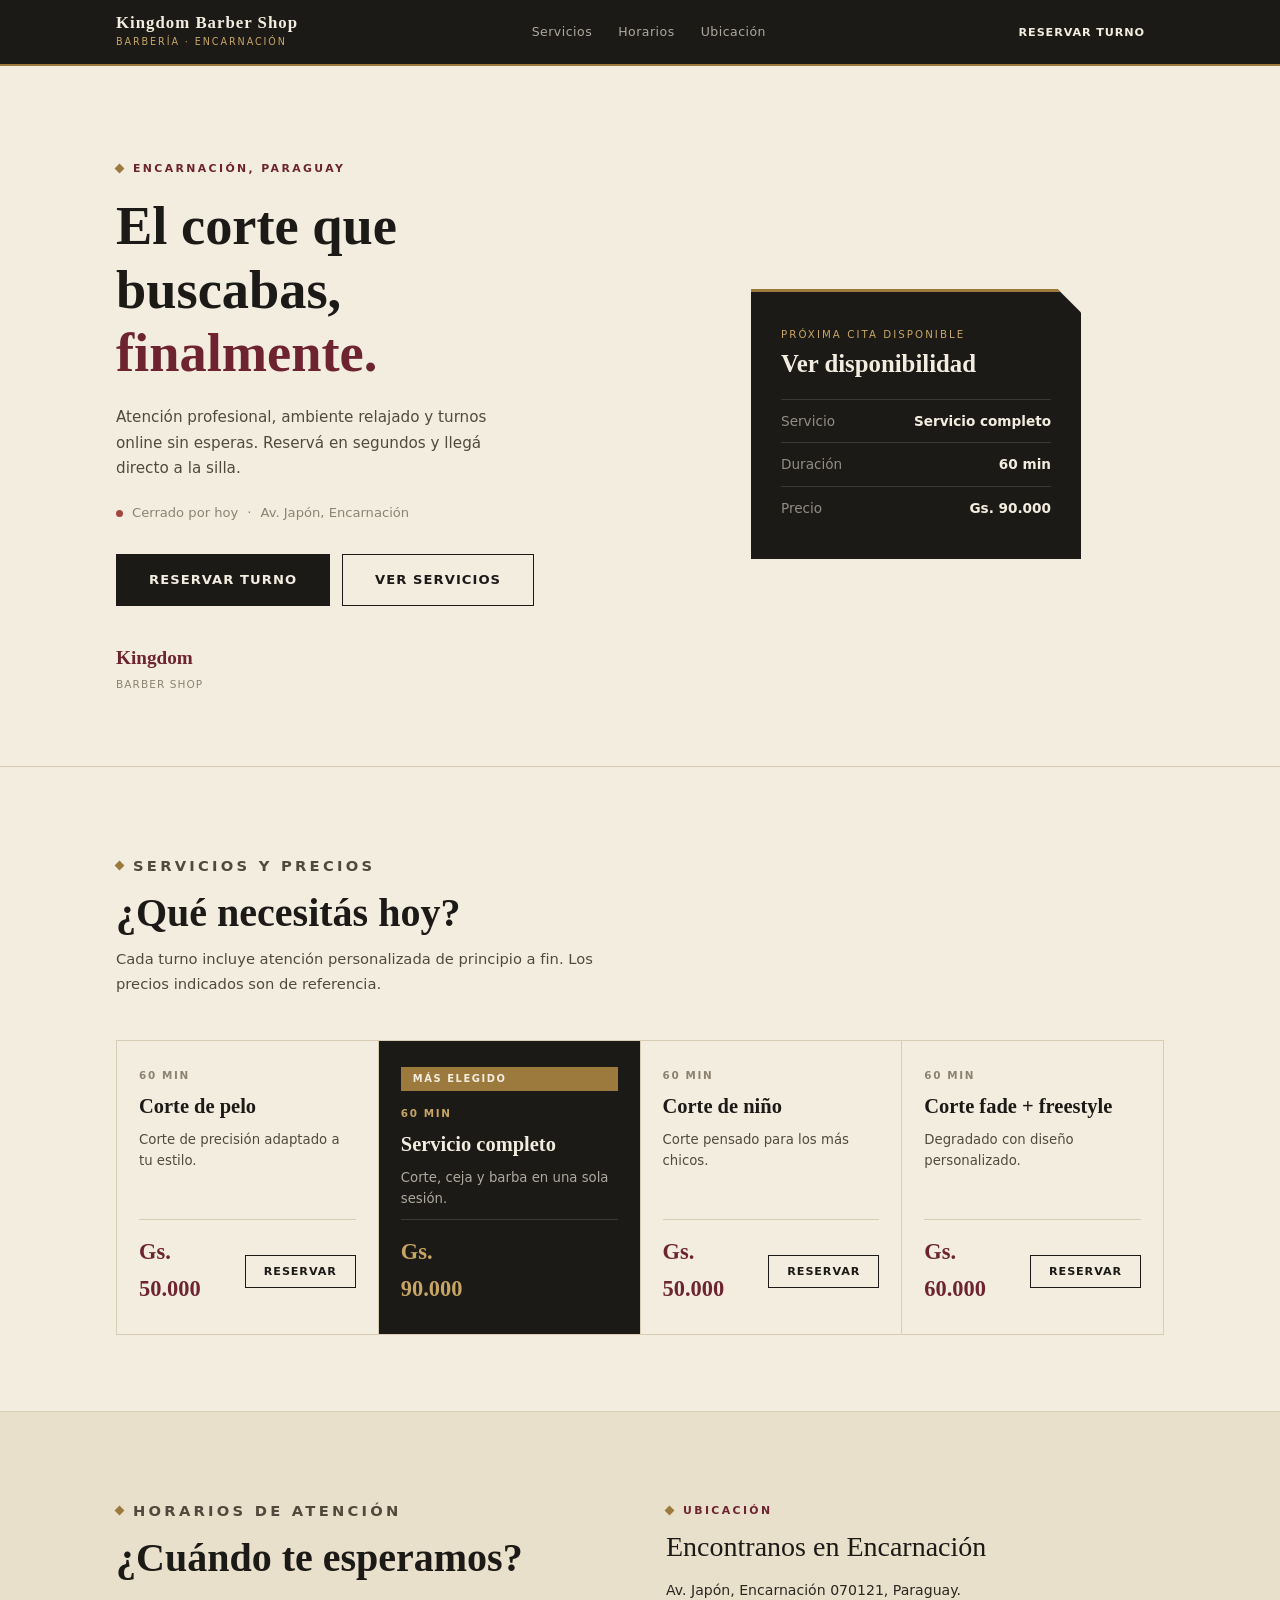
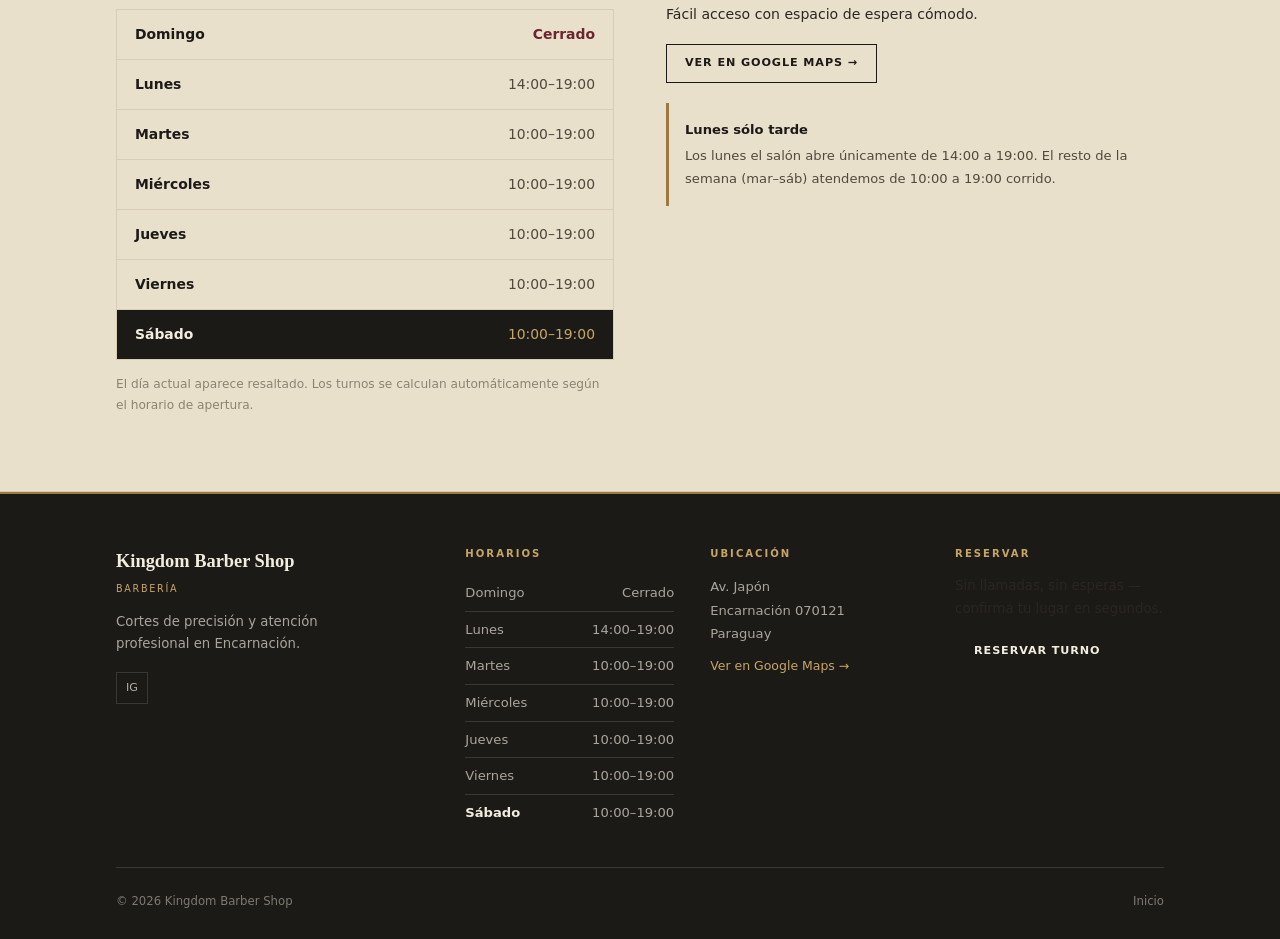
==== public_html/index.html @ c20a71b2 "primer commit" ====
<!DOCTYPE html>
  <html lang="es">
  <head>
  <meta charset="UTF-8">
  <meta name="viewport" content="width=device-width, initial-scale=1, viewport-fit=cover">
  <meta name="theme-color" content="#faf9f6">
  <meta name="description" content="Kingdom Barber Shop — Reservá tu turno online en Encarnación, Paraguay. Cortes,
  servicio completo y fade freestyle.">
  <title>Kingdom Barber Shop — Barbería</title>
  <link rel="stylesheet" href="styles.css">
  </head>
  <body>

  <!-- ─── HEADER ─── -->
  <header class="hdr">
    <div class="wrap hdr-inner">
      <div class="brand">
        <span class="brand-name">Kingdom Barber Shop</span>
        <span class="brand-sub">Barbería · Encarnación</span>
      </div>
      <nav id="nav">
        <a href="#servicios">Servicios</a>
        <a href="#horarios">Horarios</a>
        <a href="#ubicacion">Ubicación</a>
      </nav>
      <div class="hdr-actions">
        <button class="btn btn-dark btn-sm" onclick="openModal()">Reservar Turno</button>
        <button class="nav-toggle" id="navToggle" onclick="toggleNav()" aria-label="Menú">
          <span></span><span></span><span></span>
        </button>
      </div>
    </div>
  </header>

  <main>

    <!-- ─── HERO ─── -->
    <section class="hero" id="inicio">
      <div class="wrap hero-inner">
        <div>
          <p class="hero-eyebrow">Encarnación, Paraguay</p>
          <h1>El corte que<br>buscabas, <em>finalmente.</em></h1>
          <p class="hero-sub">Atención profesional, ambiente relajado y turnos online sin esperas. Reservá en segundos y
  llegá directo a la silla.</p>
          <div class="status-row">
            <span class="status-dot" id="statusDot"></span>
            <span id="statusTxt"></span>
            <span>·</span>
            <a href="https://www.google.com/maps/search/?api=1&query=J4WM%2B8R+Encarnaci%C3%B3n" target="_blank"
  rel="noopener" style="color:var(--ink3)">Av. Japón, Encarnación</a>
          </div>
          <div class="hero-cta">
            <button class="btn btn-dark btn-lg" onclick="openModal()">Reservar Turno</button>
            <a href="#servicios" class="btn btn-outline btn-lg">Ver Servicios</a>
          </div>
          <div class="hero-stats">
            <div class="h-stat"><strong>Kingdom</strong><span>Barber Shop</span></div>
          </div>
        </div>
        <div class="hero-visual">
          <div class="hv-card">
            <p class="hv-label">Próxima cita disponible</p>
            <div class="hv-title" id="hvTitle">—</div>
            <div class="hv-row"><span>Servicio</span><strong>Servicio completo</strong></div>
            <div class="hv-row"><span>Duración</span><strong>60 min</strong></div>
            <div class="hv-row"><span>Precio</span><strong>Gs. 90.000</strong></div>
          </div>
        </div>
      </div>
    </section>

    <!-- ─── SERVICIOS ─── -->
    <section class="sec" id="servicios">
      <div class="wrap">
        <div class="sec-head reveal">
          <p class="eyebrow">Servicios y Precios</p>
          <h2>¿Qué necesitás hoy?</h2>
          <p>Cada turno incluye atención personalizada de principio a fin. Los precios indicados son de referencia.</p>
        </div>
        <div class="svc-grid reveal" id="svcGrid"></div>
      </div>
    </section>

    <!-- ─── HORARIOS + UBICACIÓN ─── -->
    <section class="sec sec-alt" id="horarios">
      <div class="wrap">
        <div class="sch-wrap">
          <div class="reveal">
            <div class="sec-head" style="margin-bottom:28px">
              <p class="eyebrow">Horarios de Atención</p>
              <h2>¿Cuándo te esperamos?</h2>
            </div>
            <div class="sch-table" id="schTable"></div>
            <p class="sch-note">El día actual aparece resaltado. Los turnos se calculan automáticamente según el horario
  de apertura.</p>
          </div>
          <div class="reveal" style="padding-top:8px" id="ubicacion">
            <p class="eyebrow">Ubicación</p>
            <h2 style="font-family:var(--serif);font-size:1.75rem;font-weight:400;line-height:1.1;margin-bottom:16px">
              Encontranos en Encarnación
            </h2>
            <p style="font-size:.88rem;color:var(--ink2);line-height:1.7;margin-bottom:18px">
              Av. Japón, Encarnación 070121, Paraguay.<br>Fácil acceso con espacio de espera cómodo.
            </p>
            <a class="btn btn-outline btn-sm"
  href="https://www.google.com/maps/search/?api=1&query=J4WM%2B8R+Encarnaci%C3%B3n" target="_blank" rel="noopener">
              Ver en Google Maps →
            </a>
            <div class="info-box">
              <strong>Lunes sólo tarde</strong>
              Los lunes el salón abre únicamente de 14:00 a 19:00. El resto de la semana (mar–sáb) atendemos de 10:00 a
  19:00 corrido.
            </div>
          </div>
        </div>
      </div>
    </section>

  </main>

  <!-- ─── FOOTER ─── -->
  <footer class="ftr">
    <div class="wrap">
      <div class="ftr-grid">
        <div>
          <span class="ftr-brand-name">Kingdom Barber Shop</span>
          <span class="ftr-brand-sub">Barbería</span>
          <p class="ftr-desc">Cortes de precisión y atención profesional en Encarnación.</p>
          <div class="social-links">
            <a href="https://www.instagram.com/kingdom_barber/" aria-label="Instagram">IG</a>
          </div>
        </div>
        <div>
          <h4>Horarios</h4>
          <ul class="ftr-list" id="ftrHours"></ul>
        </div>
        <div>
          <h4>Ubicación</h4>
          <address class="ftr-address">Av. Japón<br>Encarnación 070121<br>Paraguay</address>
          <a class="ftr-link" href="https://www.google.com/maps/search/?api=1&query=J4WM%2B8R+Encarnaci%C3%B3n"
  target="_blank" rel="noopener">Ver en Google Maps →</a>
        </div>
        <div>
          <h4>Reservar</h4>
          <p style="font-size:.83rem;color:var(--ink2);line-height:1.7;margin-bottom:14px">Sin llamadas, sin esperas —
  confirmá tu lugar en segundos.</p>
          <button class="btn btn-dark btn-sm" onclick="openModal()">Reservar Turno</button>
        </div>
      </div>
      <div class="ftr-bottom">
        <p>© <span id="yr"></span> Kingdom Barber Shop</p>
        <div class="ftr-bottom-links">
          <a href="#inicio">Inicio</a>
        </div>
      </div>
    </div>
  </footer>

  <!-- ─── MODAL DE RESERVA ─── -->
  <div class="overlay" id="overlay" onclick="overlayClick(event)">
    <div class="modal" id="modal">
      <div class="modal-hdr">
        <div>
          <p class="modal-eyebrow">Reserva online</p>
          <h3 id="modalTitle">Reservá Tu Turno</h3>
        </div>
        <button class="modal-close" onclick="closeModal()" aria-label="Cerrar">✕</button>
      </div>
      <div class="stepper" id="stepper"></div>
      <div id="modalBody"></div>
      <div class="modal-ftr" id="modalFtr">
        <button class="btn btn-ghost btn-back" id="btnBack" onclick="stepBack()">Atrás</button>
        <button class="btn btn-dark" id="btnNext" onclick="stepNext()">Continuar</button>
      </div>
    </div>
  </div>

  <script src="config.js"></script>
  <script>
  /* ─── INIT ─── */
  async function initSite() {
    document.getElementById('yr').textContent = new Date().getFullYear();

    try {
      await Promise.all([loadServices(), syncRemoteTurnos()]);
    } catch (error) {
      console.warn('No se pudo inicializar el sitio con datos remotos:', error);
    }

    renderServices();
    renderHorarios();
    renderStatus();
    renderHero();
  }

  function renderStatus() {
    const st = estadoSalon();
    document.getElementById('statusDot').className = 'status-dot ' + (st.open ? 'dot-open' : 'dot-closed');
    document.getElementById('statusTxt').textContent = st.txt;
  }

  async function renderHero() {
    const horas = await horasDisponibles(hoyIso(), 60);
    document.getElementById('hvTitle').textContent = horas[0] ? `Hoy · ${horas[0]}` : 'Ver disponibilidad';
  }

  function renderServices() {
    const grid = document.getElementById('svcGrid');
    grid.innerHTML = '';
    CFG.servicios.forEach(s => {
      const card = document.createElement('div');
      card.className = 'svc-card' + (s.destacado ? ' featured' : '');
      card.innerHTML = `
        ${s.destacado ? '<span class="pop-badge">Más elegido</span>' : ''}
        <span class="svc-dur">${s.dur} min</span>
        <h3 class="svc-name">${s.nombre}</h3>
        <p class="svc-desc">${s.desc}</p>
        <div class="svc-foot">
          <span class="svc-price">${s.precioOld ? `<span class="svc-old">${fmtGs(s.precioOld)}</span>` :
  ''}${fmtGs(s.precio)}</span>
          <button class="btn btn-outline btn-sm" onclick="openModal('${s.id}')">Reservar</button>
        </div>`;
      grid.appendChild(card);
    });
  }

  function renderHorarios() {
    const hoyDow = new Date().getDay();
    const schTable = document.getElementById('schTable');
    const ftrHours = document.getElementById('ftrHours');
    schTable.innerHTML = '';
    ftrHours.innerHTML = '';
    DIAS.forEach((dia, dow) => {
      const rangos = CFG.horarios[dow] || [];
      const esHoy  = dow === hoyDow;
      const hrsHTML = rangos.length
        ? rangos.map(([a,b]) => `${a}–${b}`).join('<br>')
        : '<span class="sch-closed">Cerrado</span>';
      const row = document.createElement('div');
      row.className = 'sch-row' + (esHoy ? ' today' : '');
      row.innerHTML = `<span class="day">${capitalize(dia)}</span><span class="hrs">${hrsHTML}</span>`;
      schTable.appendChild(row);
      const li = document.createElement('li');
      li.innerHTML = `<span${esHoy ? ' class="hl"' : ''}>${capitalize(dia)}</span><span>${rangos.length ?
  rangos.map(([a,b])=>`${a}–${b}`).join(' / ') : 'Cerrado'}</span>`;
      ftrHours.appendChild(li);
    });
  }

  initSite();

  /* ─── NAV MOBILE ─── */
  function toggleNav() {
    const nav = document.getElementById('nav');
    const tog = document.getElementById('navToggle');
    nav.classList.toggle('open');
    tog.classList.toggle('open');
  }

  /* ─── SCROLL REVEAL ─── */
  if ('IntersectionObserver' in window) {
    const io = new IntersectionObserver(entries => entries.forEach(e => {
      if (e.isIntersecting) { e.target.classList.add('on'); io.unobserve(e.target); }
    }), { threshold:.12 });
    document.querySelectorAll('.reveal').forEach(el => io.observe(el));
  } else {
    document.querySelectorAll('.reveal').forEach(el => el.classList.add('on'));
  }

  /* ════════════════════════════════════════════════════════
      BOOKING — máquina de estados (4 pasos)
  ══════════════════════════════════════════════════════ */
  const ST = { paso:1, svcId:'corte', fecha:hoyIso(), hora:null };
  const LABELS = ['Servicio','Fecha','Hora','Tus Datos'];

  function openModal(svcId) {
    ST.paso = 1; ST.svcId = svcId || 'corte'; ST.fecha = hoyIso(); ST.hora = null;
    document.getElementById('stepper').style.display = '';
    document.getElementById('modalFtr').style.display = '';
    document.getElementById('overlay').classList.add('open');
    document.body.style.overflow = 'hidden';
    renderModal();
  }
  function closeModal() {
    document.getElementById('overlay').classList.remove('open');
    document.body.style.overflow = '';
  }
  function overlayClick(e) { if (e.target === document.getElementById('overlay')) closeModal(); }

  function renderModal() {
    renderStepper();
    const body = document.getElementById('modalBody');
    body.innerHTML = '';
    if      (ST.paso === 1) renderStep1(body);
    else if (ST.paso === 2) renderStep2(body);
    else if (ST.paso === 3) renderStep3(body);
    else if (ST.paso === 4) renderStep4(body);
    updateButtons();
  }

  function renderStepper() {
    const bar = document.getElementById('stepper');
    bar.innerHTML = '';
    LABELS.forEach((lbl, i) => {
      const n = i + 1;
      const cl = n === ST.paso ? 'active' : n < ST.paso ? 'done' : '';
      const el = document.createElement('div');
      el.className = 'step ' + cl;
      el.innerHTML = `<span class="sn">${n < ST.paso ? '✓' : n}</span>${lbl}`;
      bar.appendChild(el);
      if (i < LABELS.length - 1) {
        const line = document.createElement('div'); line.className = 'step-line'; bar.appendChild(line);
      }
    });
  }

  /* PASO 1 — Elegir servicio */
  function renderStep1(body) {
  body.innerHTML = '<p class="panel-label" style="font-size:.82rem;color:var(--ink2);margin-bottom:12px;font-weight:500">¿Qué servicio necesitás?</p>';
  const opts = document.createElement('div'); opts.className = 'svc-opts'; body.appendChild(opts);
  CFG.servicios.forEach(s => {
    const btn = document.createElement('button');
    btn.className = 'svc-opt' + (ST.svcId === s.id ? ' active' : '');
    btn.innerHTML = `<div><div class="opt-name">${s.nombre}</div><div class="opt-meta">${s.dur} min</div></div><span class="opt-price">${fmtGs(s.precio)}</span>`;
    btn.onclick = () => { ST.svcId = s.id; renderModal(); };
    opts.appendChild(btn);
  });
}

  /* PASO 2 — Elegir fecha */
  function renderStep2(body) {
  body.innerHTML = '<p class="panel-label" style="font-size:.82rem;color:var(--ink2);margin-bottom:12px;font-weight:500">¿Qué día venís?</p>';
  const strip = document.createElement('div'); strip.className = 'date-strip'; body.appendChild(strip);
  const hoy = new Date(); hoy.setHours(0,0,0,0);
  for (let i = 0; i < 21; i++) {
    const d = new Date(hoy); d.setDate(d.getDate() + i);
    const iso = isoDate(d); const dow = d.getDay();
    const cerrado = !(CFG.horarios[dow] || []).length;
    const pill = document.createElement('button');
    pill.className = 'date-pill' + (iso === ST.fecha ? ' active' : '');
    pill.disabled = cerrado;
    pill.innerHTML = `${i === 0 ? '<span class="dp-today"></span>' : ''}<span>${DIAS_C[dow]}</span><strong>${d.getDate()}</strong><span>${MESES[d.getMonth()].slice(0,3)}</span>`;
    pill.onclick = () => { ST.fecha = iso; ST.hora = null; renderModal(); };
    strip.appendChild(pill);
  }
  setTimeout(() => { const a = strip.querySelector('.active'); if (a) a.scrollIntoView({inline:'center',behavior:'smooth'}); }, 50);
}

  /* PASO 3 — Elegir hora */
 async function renderStep3(body) {
  const svc   = getSvc(ST.svcId);
  const horas = await horasDisponibles(ST.fecha, svc.dur);
  body.innerHTML = `<p class="panel-label" style="font-size:.82rem;color:var(--ink2);margin-bottom:4px;font-weight:500">Horarios disponibles · ${dateLabel(ST.fecha)}</p>`;
  if (!horas.length) {
    body.innerHTML += '<div class="no-slots">No hay turnos disponibles.<br>Por favor elegí otra fecha.</div>';
    return;
  }
  body.innerHTML += '<p class="time-legend"><span class="tl-dot"></span>Horarios tachados ya están reservados</p>';
  const tg = document.createElement('div'); tg.className = 'time-grid'; body.appendChild(tg);
  bloquesDelDia(ST.fecha).forEach(min => {
    const hm = min2hm(min); const libre = horas.includes(hm);
    const btn = document.createElement('button');
    btn.className = 't-slot' + (ST.hora === hm ? ' active' : '');
    btn.textContent = hm; btn.disabled = !libre;
    if (libre) btn.onclick = () => { ST.hora = hm; renderModal(); };
    tg.appendChild(btn);
  });
}

  /* PASO 4 — Datos personales */
  function renderStep4(body) {
  const svc = getSvc(ST.svcId);
  body.innerHTML = `
    <div class="summary-box">
      <div class="sum-row"><span>Servicio</span><strong>${svc.nombre}</strong></div>
      <div class="sum-row"><span>Fecha</span><strong>${dateLabel(ST.fecha)}</strong></div>
      <div class="sum-row"><span>Hora</span><strong>${ST.hora}</strong></div>
      <div class="sum-row"><span>Total estimado</span><strong>${fmtGs(svc.precio)}</strong></div>
    </div>
    <div class="field"><label>Nombre completo *</label><input id="fNombre" type="text" placeholder="Tu nombre" autocomplete="name"></div>
    <div class="field-row">
      <div class="field"><label>Teléfono *</label><input id="fTel" type="tel" placeholder="0981 ..." autocomplete="tel"></div>
    </div>
    <div class="field"><label>Nota para el barbero (opcional)</label><textarea id="fNota" placeholder="Ej: degradado suave, no usar máquina al tope…"></textarea></div>`;
  document.getElementById('fNombre').addEventListener('input', updateButtons);
  document.getElementById('fTel').addEventListener('input', updateButtons);
}
  function updateButtons() {
    const back = document.getElementById('btnBack');
    const next = document.getElementById('btnNext');
    back.style.visibility = ST.paso === 1 ? 'hidden' : 'visible';
    next.textContent = ST.paso === 4 ? 'Confirmar Reserva' : 'Continuar';
    let ok = false;
    if (ST.paso === 1) ok = !!ST.svcId;
    else if (ST.paso === 2) ok = !!ST.fecha;
    else if (ST.paso === 3) ok = !!ST.hora;
    else if (ST.paso === 4) {
      const n = document.getElementById('fNombre');
      const t = document.getElementById('fTel');
      ok = n && t && n.value.trim().length > 1 && t.value.trim().length > 5;
    }
    next.disabled = !ok;
  }

  function stepBack() { if (ST.paso > 1) { ST.paso--; renderModal(); } }
  function stepNext() {
    if (ST.paso < 4) { ST.paso++; renderModal(); }
    else confirmarReserva();
  }

  async function confirmarReserva() {
    const svc    = getSvc(ST.svcId);
    const nombre = document.getElementById('fNombre').value.trim();
    const tel    = document.getElementById('fTel').value.trim();
    const nota   = document.getElementById('fNota').value.trim();
    if (!nombre || !tel) return;

    // Verificación anti-colisión justo antes de guardar
    if (!slotDisponible(ST.fecha, hm2min(ST.hora), svc.dur)) {
      alert('Ese horario acaba de reservarse. Por favor elegí otro.');
      ST.paso = 3; renderModal(); return;
    }

    const turno = {
      id: uid(), svcId: ST.svcId, nombre, tel, nota,
      fecha: ST.fecha, hora: ST.hora, dur: svc.dur,
      estado: 'pendiente', creadoEn: new Date().toISOString()
    };
    addTurno(turno);

    try {
      const remote = await createRemoteTurno(turno);
      replaceTurnoId(turno.id, remote);
      renderConfirm(remote, svc, nombre);
    } catch (error) {
      const apiMessage = body => {
        if (!body) return null;
        if (typeof body === 'string') return body;
        if (body.message) return body.message;
        if (body.errors) {
          const values = Object.values(body.errors).flat();
          return values[0] ?? null;
        }
        return JSON.stringify(body);
      };
      const detail = apiMessage(error?.body) || error?.message || 'No se pudo crear la reserva en el servidor.';

      if (error.status === 409) {
        deleteTurno(turno.id);
        alert('Ese horario ya no está disponible. Por favor elegí otro.');
        ST.paso = 3; renderModal();
        return;
      }

      if (error.status === 422 || error.status === 400) {
        deleteTurno(turno.id);
        alert(detail);
        ST.paso = 4; renderModal();
        return;
      }

     if (!error.status || error.status >= 500) {
        console.warn('No se pudo enviar la reserva al servidor:', error);
        alert('Turno guardado localmente, pero no se pudo sincronizar al servidor. Verificá tu conexión y volvé a cargar la página.');
        renderConfirm(turno, svc, nombre);
        return;
      }

      deleteTurno(turno.id);
      alert(detail);
      ST.paso = 4; renderModal();
      return;
    }
  }

  function renderConfirm(turno, svc, nombre) {
    document.getElementById('stepper').style.display  = 'none';
    document.getElementById('modalFtr').style.display = 'none';
    const primer  = nombre.split(' ')[0];
    const noNum   = 'B-' + String(100 + getTurnos().length).padStart(3,'0');
    const waMsg   = encodeURIComponent(`Hola Kingdom Barber Shop, reservé un turno online:\n📋 *${svc.nombre}*\n📅
  ${dateLabel(turno.fecha)} a las ${turno.hora}\n👤 ${nombre}\n📞 ${turno.tel}${turno.nota ? '\n📝 '+turno.nota : ''}`);
    const waUrl   = `https://wa.me/${CFG.negocio.whatsapp}?text=${waMsg}`;
    document.getElementById('modalBody').innerHTML = `
      <div class="confirm">
        <div class="confirm-icon">✓</div>
        <h3>¡Listo, ${primer}!</h3>
        <p>Tu turno quedó registrado. Te esperamos en el salón.</p>
        <div class="bk-ticket">
          <p class="bk-no">Reserva ${noNum}</p>
          <p class="bk-svc">${svc.nombre}</p>
          <div class="bk-row"><span>Fecha</span><strong>${dateLabel(turno.fecha)}</strong></div>
          <div class="bk-row"><span>Hora</span><strong>${turno.hora}</strong></div>
          <div class="bk-row"><span>Duración</span><strong>${svc.dur} min</strong></div>
          <div class="bk-row"><span>Total estimado</span><strong>${fmtGs(svc.precio)}</strong></div>
        </div>
        <a class="wa-btn" href="${waUrl}" target="_blank" rel="noopener">
          <svg width="17" height="17" viewBox="0 0 24 24" fill="currentColor"><path d="M17.472
  14.382c-.297-.149-1.758-.867-2.03-.967-.273-.099-.471-.148-.67.15-.197.297-.767.966-.94
  1.164-.173.199-.347.223-.644.075-.297-.15-1.255-.463-2.39-1.475-.883-.788-1.48-1.761-1.653-2.059-.173-.297-.018-.458.1
  3-.606.134-.133.298-.347.446-.52.149-.174.198-.298.298-.497.099-.198.05-.371-.025-.52-.075-.149-.669-1.612-.916-2.207-
  .242-.579-.487-.5-.669-.51-.173-.008-.371-.01-.57-.01-.198 0-.52.074-.792.372-.272.297-1.04 1.016-1.04 2.479 0 1.462
  1.065 2.875 1.213 3.074.149.198 2.096 3.2 5.077 4.487.709.306 1.262.489 1.694.625.712.227 1.36.195 1.871.118.571-.085
  1.758-.719 2.006-1.413.248-.694.248-1.289.173-1.413-.074-.124-.272-.198-.57-.347m-5.421 7.403h-.004a9.87 9.87 0
  01-5.031-1.378l-.361-.214-3.741.982.998-3.648-.235-.374a9.86 9.86 0 01-1.51-5.26c.001-5.45 4.436-9.884 9.888-9.884
  2.64 0 5.122 1.03 6.988 2.898a9.825 9.825 0 012.893 6.994c-.003 5.45-4.437 9.884-9.885 9.884m8.413-18.297A11.815
  11.815 0 0012.05 0C5.495 0 .16 5.335.157 11.892c0 2.096.547 4.142 1.588 5.945L.057 24l6.305-1.654a11.882 11.882 0
  005.683 1.448h.005c6.554 0 11.89-5.335 11.893-11.893a11.821 11.821 0 00-3.48-8.413z"/></svg>
          Confirmar por WhatsApp
        </a>
        <button class="btn btn-ghost" style="width:100%" onclick="closeModal()">Cerrar</button>
      </div>`;
  }

  document.addEventListener('keydown', e => { if (e.key === 'Escape') closeModal(); });
  </script>
  </body>
  </html>
---- public_html/styles.css ----
/* ═══════════════════════════════════════════════════
   styles.css — Kingdom Barber Shop
   Estilo: Minimalismo Geométrico + Neo-Tradicional / Gótico Moderno
   Paleta: pergamino / tinta / oxblood / bronce
   Tipografía: Cinzel (marca y títulos) + Space Grotesk (cuerpo)
════════════════════════════════════════════════════ */

@import url('https://fonts.googleapis.com/css2?family=Cormorant+Garamond:ital,wght@0,400;0,500;0,600;1,400;1,500&family=DM+Sans:wght@400;500&display=swap');

/* ── RESET ── */
*, *::before, *::after { margin:0; padding:0; box-sizing:border-box; }
html { scroll-behavior:smooth; }
body {
  font-family: var(--sans);
  background: var(--paper);
  color: var(--ink);
  line-height: 1.65;
  -webkit-font-smoothing: antialiased;
  min-height: 100vh;
}
img, svg { display:block; max-width:100%; }
a { color:inherit; text-decoration:none; }
button { font-family:inherit; cursor:pointer; border:none; background:none; color:inherit; }
ul { list-style:none; }
::selection { background:var(--oxblood); color:var(--paper); }
:focus-visible { outline:1.5px solid var(--oxblood); outline-offset:3px; }

/* ── TOKENS ── */
:root {
  --paper:      #f3ede0;
  --paper2:     #e9e0cc;
  --ink:        #1c1a17;
  --ink2:       #2a2621;
  --text2:      #52493d;
  --text3:      #8d8271;
  --oxblood:    #6d2430;
  --oxblood-lt: #8a3540;
  --brass:      #9c7a3e;
  --brass-lt:   #c7a565;
  --line:       #d8cdb4;
  --line-lt:    rgba(243,237,224,.14);
  --green:      #4a7d5c;
  --red:        #a5453f;
  --serif: 'Cinzel', Georgia, serif;
  --sans:  'Space Grotesk', system-ui, -apple-system, sans-serif;
  --r: 0px;
  --ease: cubic-bezier(.4,0,.2,1);
}

/* ── LAYOUT ── */
.wrap { max-width:1120px; margin:0 auto; padding:0 36px; }
@media (max-width:600px) { .wrap { padding:0 20px; } }

/* ── HEADER (banda de tinta) ── */
.hdr {
  position:sticky; top:0; z-index:50;
  background: var(--ink);
  border-bottom: 2px solid var(--brass);
}
.hdr-inner {
  display:flex; align-items:center; justify-content:space-between;
  height:64px; gap:20px;
}
.brand { display:flex; flex-direction:column; gap:1px; }
.brand-name {
  font-family:var(--serif); font-size:1.05rem; font-weight:600;
  letter-spacing:.06em; line-height:1.1; color:var(--paper);
}
.brand-sub  { font-size:.6rem; letter-spacing:.2em; text-transform:uppercase; color:var(--brass-lt); font-weight:500; }

/* ── NAV ── */
nav { display:flex; gap:26px; }
nav a { font-size:.78rem; letter-spacing:.04em; color:rgba(243,237,224,.68); transition:color .2s; }
nav a:hover, nav a.active { color:var(--paper); }
.hdr-actions { display:flex; align-items:center; gap:12px; }

.nav-toggle { display:none; flex-direction:column; gap:4.5px; width:24px; height:24px; justify-content:center; }
.nav-toggle span { display:block; height:1.5px; background:var(--paper); transition:all .25s var(--ease); }
.nav-toggle.open span:nth-child(1) { transform:translateY(6px) rotate(45deg); }
.nav-toggle.open span:nth-child(2) { opacity:0; }
.nav-toggle.open span:nth-child(3) { transform:translateY(-6px) rotate(-45deg); }

@media (max-width:740px) {
  .nav-toggle { display:flex; }
  nav {
    position:absolute; top:64px; left:0; right:0;
    flex-direction:column; gap:0; background:var(--ink);
    border-bottom:2px solid var(--brass);
    max-height:0; overflow:hidden; transition:max-height .3s var(--ease);
  }
  nav.open { max-height:300px; }
  nav a { padding:15px 20px; border-bottom:1px solid var(--line-lt); display:block; }
}

/* ── BOTONES (rectos, sin adornos) ── */
.btn {
  display:inline-flex; align-items:center; justify-content:center; gap:8px;
  font-family:var(--sans); font-size:.78rem; font-weight:600;
  letter-spacing:.08em; text-transform:uppercase;
  border-radius:0; padding:12px 26px; border:1.5px solid transparent;
  transition:all .2s var(--ease); white-space:nowrap;
}
.btn-dark    { background:var(--ink); border-color:var(--ink); color:var(--paper); }
.btn-dark:hover { background:var(--oxblood); border-color:var(--oxblood); }
.btn-outline { border-color:var(--ink); color:var(--ink); }
.btn-outline:hover { background:var(--ink); color:var(--paper); }
.btn-gold    { background:var(--brass); border-color:var(--brass); color:var(--paper); }
.btn-gold:hover { background:var(--brass-lt); border-color:var(--brass-lt); }
.btn-ghost   { border-color:var(--line); color:var(--text2); }
.btn-ghost:hover { border-color:var(--ink); color:var(--ink); }
.btn-sm { padding:9px 18px; font-size:.7rem; }
.btn-lg { padding:14px 32px; font-size:.82rem; }
.btn:disabled { opacity:.32; cursor:not-allowed; pointer-events:none; }

/* ── TÍTULOS DE SECCIÓN ── */
.sec-head { margin-bottom:44px; }
.eyebrow {
  display:inline-flex; align-items:center; gap:10px; margin-bottom:12px;
  font-size:.68rem; letter-spacing:.22em; text-transform:uppercase;
  color:var(--oxblood); font-weight:600;
}
.eyebrow::before {
  content:''; display:block; width:7px; height:7px;
  background:var(--brass); transform:rotate(45deg); flex-shrink:0;
}
.sec-head h2 {
  font-family:var(--serif); font-size:clamp(1.7rem,3.2vw,2.5rem);
  font-weight:600; line-height:1.15; color:var(--ink);
}
.sec-head p { color:var(--text2); font-size:.92rem; margin-top:10px; max-width:520px; line-height:1.7; }

/* ── DIVISOR ── */
.divider { height:1px; background:var(--line); }
.sec { padding:76px 0; }
.sec-alt { background:var(--paper2); border-top:1px solid var(--line); border-bottom:1px solid var(--line); }
@media (max-width:600px) { .sec { padding:52px 0; } }

/* ── REVEAL ANIMATION ── */
.reveal { opacity:0; transform:translateY(16px); transition:opacity .6s var(--ease), transform .6s var(--ease); }
.reveal.on { opacity:1; transform:none; }

/* ── FOOTER (banda de tinta) ── */
.ftr { background:var(--ink); border-top:2px solid var(--brass); padding:52px 0 28px; color:var(--paper); }
.ftr-grid {
  display:grid; grid-template-columns:1.5fr 1fr 1fr 1fr; gap:36px;
  padding-bottom:36px; border-bottom:1px solid var(--line-lt); margin-bottom:24px;
}
@media (max-width:900px)  { .ftr-grid { grid-template-columns:1fr 1fr; } }
@media (max-width:500px)  { .ftr-grid { grid-template-columns:1fr; } }
.ftr-brand-name { font-family:var(--serif); font-size:1.15rem; font-weight:600; margin-bottom:4px; display:block; }
.ftr-brand-sub  { display:block; font-size:.6rem; letter-spacing:.18em; text-transform:uppercase; color:var(--brass-lt); margin-bottom:14px; }
.ftr-desc { font-size:.83rem; color:rgba(243,237,224,.66); line-height:1.7; max-width:260px; margin-bottom:16px; }
.social-links { display:flex; gap:10px; }
.social-links a {
  width:32px; height:32px; border:1px solid var(--line-lt); border-radius:0;
  display:flex; align-items:center; justify-content:center;
  font-size:.7rem; font-weight:500; color:rgba(243,237,224,.7); transition:all .2s;
}
.social-links a:hover { border-color:var(--brass); color:var(--brass-lt); }
.ftr-col h4, .ftr-grid h4 {
  font-size:.63rem; letter-spacing:.2em; text-transform:uppercase;
  color:var(--brass-lt); font-weight:600; margin-bottom:12px;
}
.ftr-list li {
  display:flex; justify-content:space-between;
  padding:7px 0; border-bottom:1px solid var(--line-lt);
  font-size:.82rem; color:rgba(243,237,224,.66);
}
.ftr-list li:last-child { border-bottom:none; }
.ftr-list li .hl { color:var(--paper); font-weight:600; }
.ftr-address { font-style:normal; font-size:.82rem; color:rgba(243,237,224,.66); line-height:1.8; }
.ftr-link { display:block; margin-top:10px; font-size:.78rem; color:var(--brass-lt); }
.ftr-link:hover { text-decoration:underline; }
.ftr-bottom {
  display:flex; justify-content:space-between; flex-wrap:wrap;
  gap:8px; font-size:.73rem; color:rgba(243,237,224,.45);
}
.ftr-bottom a { color:rgba(243,237,224,.45); transition:color .2s; }
.ftr-bottom a:hover { color:var(--paper); }
.ftr-bottom-links { display:flex; gap:16px; }

/* ════════════════════════════════════════════════════
   index.html — SITIO PÚBLICO
════════════════════════════════════════════════════ */

/* HERO */
.hero { padding:88px 0 72px; border-bottom:1px solid var(--line); }
.hero-inner { display:grid; grid-template-columns:1fr 1fr; gap:56px; align-items:center; }
@media (max-width:880px) { .hero-inner { grid-template-columns:1fr; } .hero-visual { display:none; } }
@media (max-width:600px) { .hero { padding:56px 0 44px; } }

.hero-eyebrow {
  display:inline-flex; align-items:center; gap:10px; margin-bottom:18px;
  font-size:.68rem; letter-spacing:.22em; text-transform:uppercase; color:var(--oxblood); font-weight:600;
}
.hero-eyebrow::before { content:''; display:block; width:7px; height:7px; background:var(--brass); transform:rotate(45deg); }
.hero h1 {
  font-family:var(--serif); font-size:clamp(2.1rem,4.6vw,3.4rem);
  font-weight:600; line-height:1.16; letter-spacing:0; margin-bottom:20px;
  color:var(--ink);
}
.hero h1 em { font-style:normal; color:var(--oxblood); }
.hero-sub { font-size:.95rem; color:var(--text2); max-width:420px; margin-bottom:20px; line-height:1.7; }

.status-row { display:flex; align-items:center; gap:9px; margin-bottom:30px; font-size:.82rem; color:var(--text3); flex-wrap:wrap; }
.status-dot { width:7px; height:7px; border-radius:50%; flex-shrink:0; }
.dot-open   { background:var(--green); }
.dot-closed { background:var(--red); }

.hero-cta { display:flex; gap:12px; flex-wrap:wrap; margin-bottom:36px; }
.hero-stats { display:flex; flex-wrap:wrap; }
.h-stat { display:flex; flex-direction:column; gap:3px; padding:0 20px; }
.h-stat:first-child { padding-left:0; }
.h-stat:not(:first-child) { border-left:1px solid var(--line); }
.h-stat strong { font-family:var(--serif); font-size:1.2rem; font-weight:600; color:var(--oxblood); }
.h-stat span   { font-size:.66rem; text-transform:uppercase; letter-spacing:.1em; color:var(--text3); }

/* Tarjeta destacada del hero: aquí SÍ va el único corte geométrico del sitio */
.hero-visual { display:flex; justify-content:center; }
.hv-card {
  background:var(--ink); color:var(--paper);
  padding:34px 30px 30px; width:100%; max-width:330px;
  clip-path: polygon(0 0, calc(100% - 24px) 0, 100% 24px, 100% 100%, 0 100%);
  border-top:3px solid var(--brass);
}
.hv-label { font-size:.64rem; letter-spacing:.2em; text-transform:uppercase; color:var(--brass-lt); margin-bottom:8px; }
.hv-title { font-family:var(--serif); font-size:1.55rem; font-weight:600; margin-bottom:20px; line-height:1.15; }
.hv-row { display:flex; justify-content:space-between; align-items:center; padding:10px 0; border-top:1px solid var(--line-lt); font-size:.85rem; }
.hv-row span:first-child { color:rgba(243,237,224,.55); }
.hv-row strong { font-weight:600; }
.hv-badge { display:flex; align-items:center; gap:8px; padding-top:14px; margin-top:16px; border-top:1px solid var(--line-lt); font-size:.76rem; color:rgba(243,237,224,.55); }
.stars { color:var(--brass-lt); letter-spacing:2px; font-size:.88rem; }

/* SERVICIOS */
.svc-grid { display:grid; grid-template-columns:repeat(auto-fit,minmax(240px,1fr)); gap:1px; background:var(--line); border:1px solid var(--line); }
.svc-card {
  background:var(--paper); padding:26px 22px;
  display:flex; flex-direction:column; gap:10px;
  transition:background .2s var(--ease);
}
.svc-card:hover { background:var(--paper2); }
.svc-card.featured { background:var(--ink); color:var(--paper); }
.svc-card.featured:hover { background:#241f19; }
.svc-dur { font-size:.65rem; letter-spacing:.16em; text-transform:uppercase; color:var(--text3); font-weight:600; }
.svc-card.featured .svc-dur { color:var(--brass-lt); }
.svc-name { font-family:var(--serif); font-size:1.28rem; font-weight:600; line-height:1.2; }
.svc-desc { font-size:.83rem; color:var(--text2); line-height:1.6; flex-grow:1; }
.svc-card.featured .svc-desc { color:rgba(243,237,224,.68); }
.svc-foot { display:flex; align-items:center; justify-content:space-between; gap:10px; padding-top:14px; border-top:1px solid var(--line); margin-top:auto; }
.svc-card.featured .svc-foot { border-top-color:rgba(243,237,224,.15); }
.svc-price { font-family:var(--serif); font-size:1.4rem; font-weight:600; color:var(--oxblood); }
.svc-card.featured .svc-price { color:var(--brass-lt); }
.svc-old   { font-family:var(--sans); font-size:.75rem; text-decoration:line-through; color:var(--text3); margin-right:3px; }
.pop-badge {
  display:inline-block; margin-bottom:4px;
  font-size:.62rem; letter-spacing:.16em; text-transform:uppercase;
  background:var(--brass); color:var(--paper); padding:4px 12px; font-weight:600;
}

/* HORARIOS */
.sch-wrap { display:grid; grid-template-columns:1fr 1fr; gap:52px; align-items:start; }
@media (max-width:740px) { .sch-wrap { grid-template-columns:1fr; } }
.sch-table { border:1px solid var(--line); }
.sch-row { display:flex; justify-content:space-between; align-items:center; padding:13px 18px; border-bottom:1px solid var(--line); font-size:.87rem; }
.sch-row:last-child { border-bottom:none; }
.sch-row.today { background:var(--ink); color:var(--paper); }
.sch-row .day { font-weight:600; text-transform:capitalize; }
.sch-row .hrs { color:var(--text2); text-align:right; line-height:1.5; }
.sch-row.today .hrs { color:var(--brass-lt); }
.sch-closed { color:var(--oxblood); font-weight:600; }
.sch-note { margin-top:14px; font-size:.76rem; color:var(--text3); line-height:1.7; }
.info-box { margin-top:20px; padding:16px; background:var(--paper2); border-left:3px solid var(--brass); font-size:.82rem; color:var(--text2); line-height:1.7; }
.info-box strong { display:block; margin-bottom:4px; color:var(--ink); }

/* RESEÑAS (clases conservadas por compatibilidad) */
.rv-stats { display:grid; grid-template-columns:repeat(auto-fit,minmax(130px,1fr)); gap:12px; margin-bottom:40px; }
.rv-stat { text-align:center; padding:18px; border:1px solid var(--line); }
.rv-stat strong { display:block; font-family:var(--serif); font-size:1.9rem; font-weight:600; color:var(--oxblood); }
.rv-stat span   { font-size:.66rem; letter-spacing:.12em; text-transform:uppercase; color:var(--text3); }
.rv-grid { display:grid; grid-template-columns:repeat(auto-fit,minmax(260px,1fr)); gap:16px; }
.rv-card { background:var(--paper2); border:1px solid var(--line); padding:22px; }
.rv-stars { color:var(--brass); letter-spacing:2px; font-size:.88rem; margin-bottom:10px; }
.rv-quote { font-family:var(--serif); font-size:1rem; line-height:1.6; margin-bottom:12px; color:var(--ink); }
.rv-author { font-size:.75rem; color:var(--text3); font-weight:600; letter-spacing:.03em; }

/* ════════════════════════════════════════════════════
   MODAL DE RESERVA
════════════════════════════════════════════════════ */
.overlay {
  position:fixed; inset:0; z-index:100;
  background:rgba(28,26,23,.6); backdrop-filter:blur(3px);
  display:flex; align-items:center; justify-content:center; padding:20px;
  opacity:0; visibility:hidden; transition:opacity .3s var(--ease), visibility .3s;
}
.overlay.open { opacity:1; visibility:visible; }
.modal {
  background:var(--paper); border-top:3px solid var(--oxblood);
  width:100%; max-width:500px;
  max-height:90vh; overflow-y:auto; padding:30px;
  box-shadow:0 24px 70px rgba(0,0,0,.3);
  transform:translateY(20px); opacity:0;
  transition:transform .35s var(--ease), opacity .3s;
}
.overlay.open .modal { transform:none; opacity:1; }
@media (max-width:560px) {
  .overlay { align-items:flex-end; padding:0; }
  .modal { max-height:92vh; padding:26px 20px 32px; }
}
@media (max-width:350px) {
  .modal { padding:20px 15px 28px; }
  .modal-hdr { margin-bottom:16px; }
  .modal-hdr h3 { font-size:1.25rem; }
  .modal-eyebrow { font-size:.58rem; }
  .stepper { margin-bottom:16px; }
  .step { font-size:.68rem; gap:4px; }
  .step .sn { width:20px; height:20px; font-size:.65rem; }
  .svc-opt { padding:10px 12px; }
  .opt-name { font-size:.85rem; }
  .opt-meta { font-size:.68rem; }
  .opt-price { font-size:1.15rem; }
  .date-pill { flex:0 0 50px; padding:9px 0; font-size:.6rem; }
  .date-pill strong { font-size:1rem; }
  .t-slot { padding:9px 3px; font-size:.75rem; }
  .field input, .field textarea { padding:9px 12px; font-size:.85rem; }
  .field label { font-size:.65rem; }
  .sum-row { font-size:.78rem; }
  .btn { padding:10px 20px; font-size:.72rem; }
}

.modal-hdr { display:flex; justify-content:space-between; align-items:flex-start; margin-bottom:20px; gap:12px; }
.modal-eyebrow { font-size:.64rem; letter-spacing:.2em; text-transform:uppercase; color:var(--oxblood); margin-bottom:4px; font-weight:600; }
.modal-hdr h3 { font-family:var(--serif); font-size:1.45rem; font-weight:600; line-height:1.15; color:var(--ink); }
.modal-close {
  width:32px; height:32px; border:1px solid var(--line); border-radius:0;
  display:flex; align-items:center; justify-content:center;
  font-size:1rem; color:var(--text2); transition:all .2s; flex-shrink:0;
}
.modal-close:hover { border-color:var(--ink); color:var(--ink); }

/* Stepper */
.stepper { display:flex; align-items:center; gap:4px; margin-bottom:20px; }
.step { display:flex; align-items:center; gap:5px; font-size:.72rem; letter-spacing:.03em; color:var(--text3); font-weight:600; }
.step .sn {
  width:22px; height:22px; border:1px solid var(--line); border-radius:0;
  display:flex; align-items:center; justify-content:center; font-size:.7rem;
  transition:all .2s; flex-shrink:0;
}
.step.active { color:var(--ink); }
.step.active .sn, .step.done .sn { background:var(--oxblood); border-color:var(--oxblood); color:var(--paper); }
.step.done .sn { background:transparent; border-color:var(--brass); color:var(--brass); }
.step-line { flex:1; height:1px; background:var(--line); margin:0 4px; }
@media (max-width:400px) { .step { font-size:0; } .step .sn { font-size:.7rem; } }

/* Paso: selector de servicio */
.svc-opts { display:flex; flex-direction:column; gap:8px; }
.svc-opt {
  display:flex; justify-content:space-between; align-items:center; gap:12px;
  border:1px solid var(--line); border-radius:0; padding:13px 16px;
  text-align:left; transition:all .2s; background:var(--paper);
}
.svc-opt:hover { border-color:var(--brass); }
.svc-opt.active { border-color:var(--oxblood); background:var(--paper2); }
.opt-name { font-weight:600; font-size:.9rem; margin-bottom:2px; }
.opt-meta { font-size:.73rem; color:var(--text3); }
.opt-price { font-family:var(--serif); font-size:1.25rem; flex-shrink:0; font-weight:600; color:var(--oxblood); }

/* Paso: selector de fecha */
.date-strip { display:flex; gap:8px; overflow-x:auto; padding-bottom:4px; scrollbar-width:none; }
.date-strip::-webkit-scrollbar { display:none; }
.date-pill {
  flex:0 0 58px; display:flex; flex-direction:column; align-items:center; gap:3px;
  padding:11px 0; border:1px solid var(--line); border-radius:0;
  font-size:.65rem; color:var(--text3); text-transform:uppercase; letter-spacing:.06em;
  transition:all .2s; position:relative; background:var(--paper);
}
.date-pill strong { font-family:var(--serif); font-size:1.2rem; color:var(--ink); letter-spacing:0; font-weight:600; line-height:1.1; }
.date-pill.active { background:var(--oxblood); border-color:var(--oxblood); color:var(--paper); }
.date-pill.active strong { color:var(--paper); }
.date-pill:disabled { opacity:.28; cursor:not-allowed; }
.dp-today { position:absolute; top:6px; right:6px; width:5px; height:5px; background:var(--brass); border-radius:50%; }

/* Paso: selector de hora */
.time-grid { display:grid; grid-template-columns:repeat(auto-fill,minmax(72px,1fr)); gap:8px; margin-bottom:10px; }
@media (max-width:400px) { .time-grid { grid-template-columns:repeat(auto-fill,minmax(58px,1fr)); } }
@media (max-width:350px) {
  .t-slot { padding:8px 3px; font-size:.75rem; }
  .time-legend { font-size:.65rem; margin-bottom:10px; }
}
.t-slot {
  padding:11px 4px; border:1px solid var(--line); border-radius:0;
  font-size:.82rem; font-weight:500; color:var(--text2);
  transition:all .2s; background:var(--paper);
}
.t-slot:hover:not(:disabled) { border-color:var(--ink); color:var(--ink); }
.t-slot.active { background:var(--oxblood); border-color:var(--oxblood); color:var(--paper); }
.t-slot:disabled { opacity:.24; text-decoration:line-through; cursor:not-allowed; }
.time-legend { font-size:.72rem; color:var(--text3); display:flex; align-items:center; gap:6px; margin-bottom:14px; }
.tl-dot { width:8px; height:8px; border:1px solid var(--line); opacity:.5; flex-shrink:0; }
.no-slots { text-align:center; padding:30px 0; color:var(--text3); font-size:.88rem; }

/* Paso: datos personales */
.summary-box { border:1px solid var(--line); border-left:3px solid var(--brass); padding:14px 16px; margin-bottom:18px; }
.sum-row { display:flex; justify-content:space-between; font-size:.83rem; padding:5px 0; }
.sum-row span:first-child { color:var(--text3); }
.sum-row strong { font-weight:600; }
.field { display:flex; flex-direction:column; gap:6px; margin-bottom:14px; }
.field label { font-size:.7rem; letter-spacing:.1em; text-transform:uppercase; color:var(--text3); font-weight:600; }
.field input, .field textarea {
  border:1px solid var(--line); border-radius:0; padding:11px 14px;
  font-family:var(--sans); font-size:.9rem; color:var(--ink); background:var(--paper);
  transition:border-color .2s;
}
.field input:focus, .field textarea:focus { outline:none; border-color:var(--ink); }
.field textarea { resize:vertical; min-height:70px; }
.field-row { display:grid; grid-template-columns:1fr 1fr; gap:12px; }
@media (max-width:440px) { .field-row { grid-template-columns:1fr; } }

/* Modal footer */
.modal-ftr { display:flex; justify-content:space-between; gap:10px; margin-top:20px; padding-top:16px; border-top:1px solid var(--line); }
.modal-ftr .btn { flex:1; }
.modal-ftr .btn-back { flex:0 0 auto; }

/* Confirmación */
.confirm { text-align:center; padding:6px 0; }
.confirm-icon {
  width:44px; height:44px; border:2px solid var(--brass);
  display:flex; align-items:center; justify-content:center;
  margin:0 auto 16px; font-size:1.1rem; color:var(--oxblood);
}
.confirm h3 { font-family:var(--serif); font-size:1.5rem; font-weight:600; margin-bottom:6px; color:var(--ink); }
.confirm p  { font-size:.84rem; color:var(--text2); margin-bottom:20px; }
.bk-ticket { background:var(--paper2); border:1px solid var(--line); border-top:3px solid var(--oxblood); padding:20px; text-align:left; margin-bottom:16px; }
.bk-no  { font-size:.64rem; letter-spacing:.2em; text-transform:uppercase; color:var(--oxblood); margin-bottom:4px; font-weight:600; }
.bk-svc { font-family:var(--serif); font-size:1.3rem; font-weight:600; margin-bottom:12px; }
.bk-row { display:flex; justify-content:space-between; padding:7px 0; border-top:1px solid var(--line); font-size:.83rem; }
.bk-row span:first-child { color:var(--text3); }
.bk-row strong { font-weight:600; }
.wa-btn {
  display:flex; align-items:center; justify-content:center; gap:8px; width:100%;
  padding:12px; border:1px solid #25d366; border-radius:0;
  font-size:.8rem; font-weight:600; color:#128c4a; background:#eef9f0;
  transition:all .2s; margin-bottom:10px; cursor:pointer;
}
.wa-btn:hover { background:#25d366; color:#fff; }

/* ════════════════════════════════════════════════════
   agenda.html — PANEL DEL BARBERO
════════════════════════════════════════════════════ */

.login-screen { min-height:100vh; display:flex; align-items:center; justify-content:center; padding:40px 20px; background:var(--paper); }
.login-card {
  width:100%; max-width:360px; background:var(--paper);
  border:1px solid var(--line); border-top:3px solid var(--oxblood);
  padding:38px 30px; text-align:center;
}
.login-card .brand-name { font-size:1.3rem; display:block; margin-bottom:6px; color:var(--ink); }
.login-card .brand-sub  { display:block; margin-bottom:24px; color:var(--brass); }
.login-card h2 { font-family:var(--serif); font-size:1.35rem; font-weight:600; margin-bottom:6px; color:var(--ink); }
.login-card > p { font-size:.83rem; color:var(--text2); margin-bottom:20px; }
.pin-input {
  width:100%; text-align:center; font-family:var(--serif); font-size:1.7rem; letter-spacing:.35em;
  border:1px solid var(--line); border-radius:0; padding:13px;
  margin-bottom:10px; color:var(--ink); background:var(--paper2); transition:border-color .2s;
  -webkit-text-security:disc;
}
.pin-input:focus { outline:none; border-color:var(--oxblood); }
.pin-error { display:block; font-size:.76rem; color:var(--red); min-height:1.2em; margin-bottom:10px; }

.agenda-header { display:flex; justify-content:space-between; align-items:flex-start; gap:20px; margin-bottom:26px; flex-wrap:wrap; }
.agenda-header h1 { font-family:var(--serif); font-size:1.7rem; font-weight:600; margin-bottom:4px; color:var(--ink); }
.agenda-header .fecha { font-size:.84rem; color:var(--text2); text-transform:capitalize; }
.agenda-actions { display:flex; gap:10px; flex-wrap:wrap; align-items:center; }

.ag-stats { display:grid; grid-template-columns:repeat(auto-fit,minmax(148px,1fr)); gap:10px; margin-bottom:26px; }
.ag-stat { background:var(--paper2); border:1px solid var(--line); padding:16px 18px; border-top:2px solid transparent; }
.ag-stat:hover { border-top-color:var(--brass); }
.ag-stat strong { display:block; font-family:var(--serif); font-size:1.7rem; font-weight:600; margin-bottom:2px; color:var(--oxblood); }
.ag-stat span { font-size:.65rem; letter-spacing:.12em; text-transform:uppercase; color:var(--text3); }

.tabs { display:flex; gap:8px; margin-bottom:20px; flex-wrap:wrap; }
.tab {
  border:1px solid var(--line); border-radius:0; padding:8px 18px; background:var(--paper);
  font-size:.74rem; font-weight:600; letter-spacing:.06em; text-transform:uppercase;
  color:var(--text2); transition:all .2s;
}
.tab.active { background:var(--ink); border-color:var(--ink); color:var(--paper); }
.tab:hover:not(.active) { border-color:var(--ink); color:var(--ink); }

.day-group { margin-bottom:26px; }
.day-title {
  font-size:.68rem; letter-spacing:.16em; text-transform:uppercase; color:var(--brass); font-weight:600;
  padding-bottom:9px; border-bottom:1px solid var(--line); margin-bottom:12px;
  display:flex; align-items:center; gap:10px;
}
.today-tag { font-size:.6rem; letter-spacing:.1em; text-transform:uppercase; background:var(--oxblood); color:var(--paper); padding:3px 10px; }

.turno-card {
  background:var(--paper); border:1px solid var(--line); border-left:3px solid var(--brass);
  padding:16px 18px; margin-bottom:10px;
  display:flex; gap:16px; align-items:flex-start; flex-wrap:wrap;
  transition:border-color .2s;
}
.turno-card:hover { border-left-color:var(--oxblood); }
.turno-card.cancelado { opacity:.42; border-left-color:var(--line); }
.turno-card.cancelado .tc-name { text-decoration:line-through; }

.tc-time { flex:0 0 68px; text-align:center; border:1px solid var(--line); padding:8px 6px; background:var(--paper2); }
.tc-time strong { display:block; font-family:var(--serif); font-size:1.25rem; font-weight:600; line-height:1; color:var(--ink); }
.tc-time span   { font-size:.62rem; text-transform:uppercase; letter-spacing:.06em; color:var(--text3); }
.tc-body { flex:1; min-width:160px; }
.tc-name    { font-weight:600; font-size:.93rem; margin-bottom:3px; }
.tc-service { font-size:.78rem; color:var(--oxblood); font-weight:600; margin-bottom:6px; }
.tc-notes   { font-size:.76rem; color:var(--text3); margin-top:4px; }
.tc-links a { display:inline-flex; align-items:center; gap:5px; font-size:.72rem; color:var(--text2); border:1px solid var(--line); padding:4px 10px; transition:all .2s; margin-top:6px; margin-right:6px; }
.tc-links a:hover { border-color:var(--ink); color:var(--ink); }
.tc-actions { display:flex; flex-direction:column; align-items:flex-end; gap:8px; margin-left:auto; }
.status-badge { font-size:.62rem; letter-spacing:.1em; text-transform:uppercase; padding:4px 12px; font-weight:600; white-space:nowrap; }
.sb-pendiente  { background:#f5e6c4; color:#7a5a12; }
.sb-confirmado { background:#dcefe1; color:#1f5c34; }
.sb-atendido   { background:var(--paper2); color:var(--text3); }
.sb-cancelado  { background:#f3dcda; color:#8a2a24; }
.tc-btns { display:flex; gap:6px; flex-wrap:wrap; justify-content:flex-end; }
.tc-btns .btn { padding:6px 13px; font-size:.68rem; }

.empty-agenda { text-align:center; padding:48px 20px; border:1px dashed var(--line); color:var(--text3); }
.empty-agenda strong { display:block; color:var(--text2); font-size:.88rem; margin-bottom:4px; }

@media (max-width:560px) {
  .tc-actions { width:100%; align-items:flex-start; margin-left:0; }
  .tc-btns { justify-content:flex-start; }
}

/* ════════════════════════════════════════════════════
   AJUSTES MÓVILES
════════════════════════════════════════════════════ */
@media (max-width:480px) {
  .hdr-inner { height:58px; }
  .brand-name { font-size:.9rem; }
  .brand-sub  { display:none; }
  .hero { padding:44px 0 36px; }
  .hero h1 { font-size:1.9rem; }
  .hero-cta { gap:10px; }
  .hero-cta .btn { flex:1 1 auto; padding:12px 16px; font-size:.72rem; }
  .sec { padding:40px 0; }
  .login-card { padding:30px 22px; }
  .pin-input { font-size:1.4rem; letter-spacing:.28em; padding:12px; }
  .ag-stats { grid-template-columns:repeat(2,1fr); }
}
@media (max-width:360px) {
  .brand-name { font-size:.82rem; }
  .hero h1 { font-size:1.6rem; }
  .btn { padding:10px 16px; font-size:.68rem; }
}
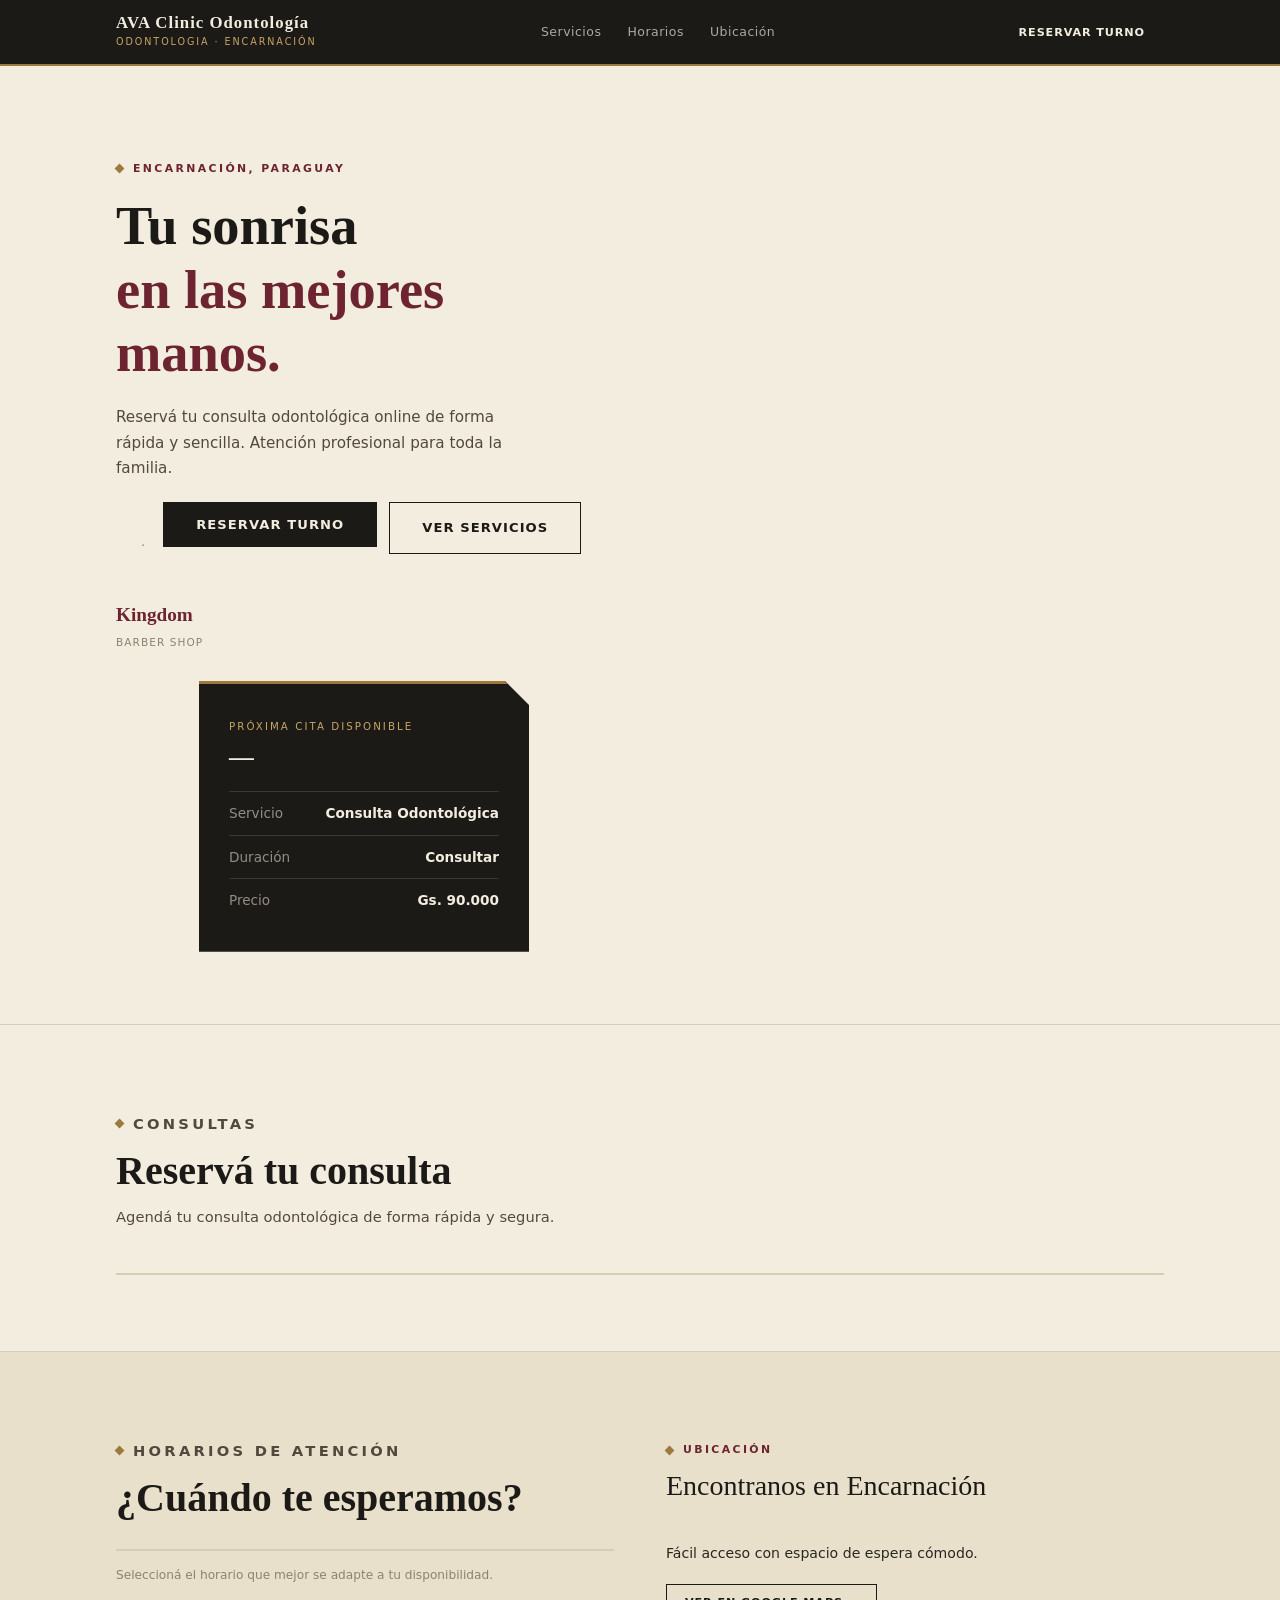
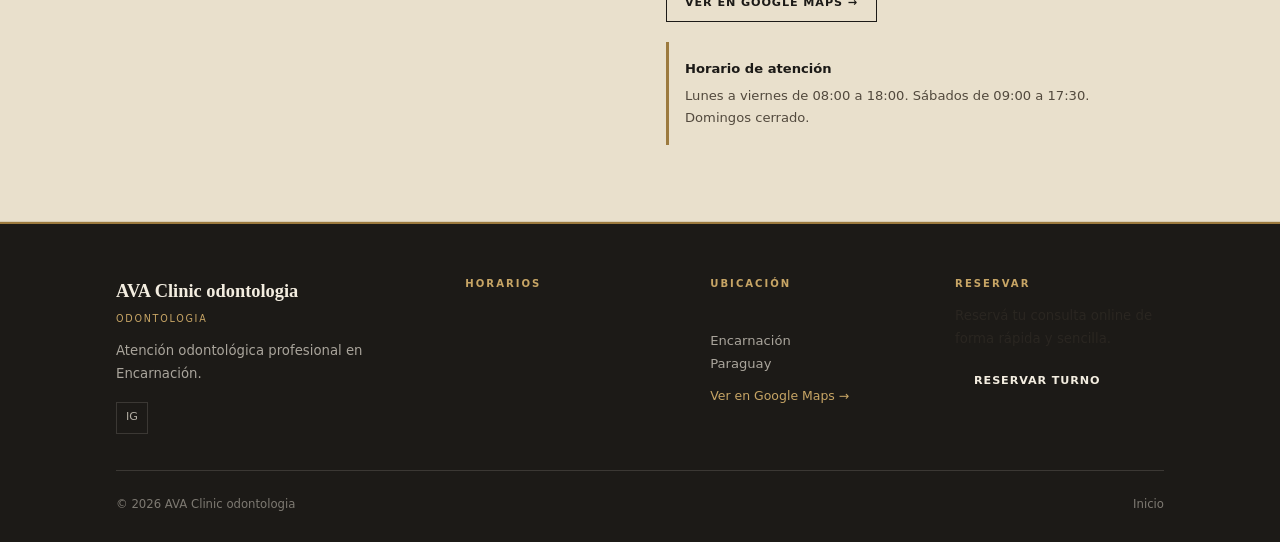
==== commit 2242c2c0: "Update index.html" ====
--- a/public_html/index.html
+++ b/public_html/index.html
@@ -4,9 +4,8 @@
   <meta charset="UTF-8">
   <meta name="viewport" content="width=device-width, initial-scale=1, viewport-fit=cover">
   <meta name="theme-color" content="#faf9f6">
-  <meta name="description" content="Kingdom Barber Shop — Reservá tu turno online en Encarnación, Paraguay. Cortes,
-  servicio completo y fade freestyle.">
-  <title>Kingdom Barber Shop — Barbería</title>
+  <meta name="description" content="AVA Clinic Odontología — Reservá tu consulta odontológica online en Encarnación, Paraguay.">
+  <title>AVA Clinic Odontología</title>
   <link rel="stylesheet" href="styles.css">
   </head>
   <body>
@@ -15,8 +14,8 @@
   <header class="hdr">
     <div class="wrap hdr-inner">
       <div class="brand">
-        <span class="brand-name">Kingdom Barber Shop</span>
-        <span class="brand-sub">Barbería · Encarnación</span>
+        <span class="brand-name">AVA Clinic Odontología</span>
+        <span class="brand-sub">Odontologia · Encarnación</span>
       </div>
       <nav id="nav">
         <a href="#servicios">Servicios</a>
@@ -39,15 +38,16 @@
       <div class="wrap hero-inner">
         <div>
           <p class="hero-eyebrow">Encarnación, Paraguay</p>
-          <h1>El corte que<br>buscabas, <em>finalmente.</em></h1>
-          <p class="hero-sub">Atención profesional, ambiente relajado y turnos online sin esperas. Reservá en segundos y
-  llegá directo a la silla.</p>
+          <h1>Tu sonrisa<br><em>en las mejores manos.</em></h1>
+        <p class="hero-sub">
+Reservá tu consulta odontológica online de forma rápida y sencilla.
+Atención profesional para toda la familia.
+</p>
           <div class="status-row">
             <span class="status-dot" id="statusDot"></span>
             <span id="statusTxt"></span>
             <span>·</span>
-            <a href="https://www.google.com/maps/search/?api=1&query=J4WM%2B8R+Encarnaci%C3%B3n" target="_blank"
-  rel="noopener" style="color:var(--ink3)">Av. Japón, Encarnación</a>
+            <a href="https://www.google.com/maps/place/AVA+Clinic+odontologia/@-27.3709311,-55.8385872,206m/data=!3m2!1e3!4b1!4m6!3m5!1s0x9457c1e997e12c87:0x2641abb64526bf03!8m2!3d-27.3709311!4d-55.8379435!16s%2Fg%2F11tf_9nbnm!5m1!1e4?entry=ttu&g_ep=EgoyMDI2MDcxMi4wIKXMDSoASAFQAw%3D%3D" target="_blank"
           </div>
           <div class="hero-cta">
             <button class="btn btn-dark btn-lg" onclick="openModal()">Reservar Turno</button>
@@ -61,8 +61,8 @@
           <div class="hv-card">
             <p class="hv-label">Próxima cita disponible</p>
             <div class="hv-title" id="hvTitle">—</div>
-            <div class="hv-row"><span>Servicio</span><strong>Servicio completo</strong></div>
-            <div class="hv-row"><span>Duración</span><strong>60 min</strong></div>
+            <div class="hv-row"><span>Servicio</span><strong>Consulta Odontológica</strong></div>
+            <div class="hv-row"><span>Duración</span><strong>Consultar</strong></div>
             <div class="hv-row"><span>Precio</span><strong>Gs. 90.000</strong></div>
           </div>
         </div>
@@ -73,9 +73,9 @@
     <section class="sec" id="servicios">
       <div class="wrap">
         <div class="sec-head reveal">
-          <p class="eyebrow">Servicios y Precios</p>
-          <h2>¿Qué necesitás hoy?</h2>
-          <p>Cada turno incluye atención personalizada de principio a fin. Los precios indicados son de referencia.</p>
+          <p class="eyebrow">Consultas</p>
+          <h2>Reservá tu consulta</h2>
+<p>Agendá tu consulta odontológica de forma rápida y segura.</p>
         </div>
         <div class="svc-grid reveal" id="svcGrid"></div>
       </div>
@@ -91,8 +91,9 @@
               <h2>¿Cuándo te esperamos?</h2>
             </div>
             <div class="sch-table" id="schTable"></div>
-            <p class="sch-note">El día actual aparece resaltado. Los turnos se calculan automáticamente según el horario
-  de apertura.</p>
+            <p class="sch-note">
+Seleccioná el horario que mejor se adapte a tu disponibilidad.
+</p>
           </div>
           <div class="reveal" style="padding-top:8px" id="ubicacion">
             <p class="eyebrow">Ubicación</p>
@@ -100,16 +101,17 @@
               Encontranos en Encarnación
             </h2>
             <p style="font-size:.88rem;color:var(--ink2);line-height:1.7;margin-bottom:18px">
-              Av. Japón, Encarnación 070121, Paraguay.<br>Fácil acceso con espacio de espera cómodo.
+              <br>Fácil acceso con espacio de espera cómodo.
             </p>
             <a class="btn btn-outline btn-sm"
-  href="https://www.google.com/maps/search/?api=1&query=J4WM%2B8R+Encarnaci%C3%B3n" target="_blank" rel="noopener">
+  href="https://www.google.com/maps/place/AVA+Clinic+odontologia/@-27.3709311,-55.8385872,206m/data=!3m2!1e3!4b1!4m6!3m5!1s0x9457c1e997e12c87:0x2641abb64526bf03!8m2!3d-27.3709311!4d-55.8379435!16s%2Fg%2F11tf_9nbnm!5m1!1e4?entry=ttu&g_ep=EgoyMDI2MDcxMi4wIKXMDSoASAFQAw%3D%3D" target="_blank" rel="noopener">
               Ver en Google Maps →
             </a>
             <div class="info-box">
-              <strong>Lunes sólo tarde</strong>
-              Los lunes el salón abre únicamente de 14:00 a 19:00. El resto de la semana (mar–sáb) atendemos de 10:00 a
-  19:00 corrido.
+              <strong>Horario de atención</strong>
+              Lunes a viernes de 08:00 a 18:00.
+Sábados de 09:00 a 17:30.
+Domingos cerrado.
             </div>
           </div>
         </div>
@@ -123,11 +125,11 @@
     <div class="wrap">
       <div class="ftr-grid">
         <div>
-          <span class="ftr-brand-name">Kingdom Barber Shop</span>
-          <span class="ftr-brand-sub">Barbería</span>
-          <p class="ftr-desc">Cortes de precisión y atención profesional en Encarnación.</p>
+          <span class="ftr-brand-name">AVA Clinic odontologia</span>
+          <span class="ftr-brand-sub">Odontologia</span>
+          <p class="ftr-desc">Atención odontológica profesional en Encarnación.</p>
           <div class="social-links">
-            <a href="https://www.instagram.com/kingdom_barber/" aria-label="Instagram">IG</a>
+            <a href="https://www.instagram.com/odonto_avaclinic/" aria-label="Instagram">IG</a>
           </div>
         </div>
         <div>
@@ -136,19 +138,18 @@
         </div>
         <div>
           <h4>Ubicación</h4>
-          <address class="ftr-address">Av. Japón<br>Encarnación 070121<br>Paraguay</address>
-          <a class="ftr-link" href="https://www.google.com/maps/search/?api=1&query=J4WM%2B8R+Encarnaci%C3%B3n"
+          <address class="ftr-address"><br>Encarnación<br>Paraguay</address>
+          <a class="ftr-link" href="https://www.google.com/maps/place/AVA+Clinic+odontologia/@-27.3709311,-55.8385872,206m/data=!3m2!1e3!4b1!4m6!3m5!1s0x9457c1e997e12c87:0x2641abb64526bf03!8m2!3d-27.3709311!4d-55.8379435!16s%2Fg%2F11tf_9nbnm!5m1!1e4?entry=ttu&g_ep=EgoyMDI2MDcxMi4wIKXMDSoASAFQAw%3D%3D"
   target="_blank" rel="noopener">Ver en Google Maps →</a>
         </div>
         <div>
           <h4>Reservar</h4>
-          <p style="font-size:.83rem;color:var(--ink2);line-height:1.7;margin-bottom:14px">Sin llamadas, sin esperas —
-  confirmá tu lugar en segundos.</p>
+          <p style="font-size:.83rem;color:var(--ink2);line-height:1.7;margin-bottom:14px">Reservá tu consulta online de forma rápida y sencilla.</p>
           <button class="btn btn-dark btn-sm" onclick="openModal()">Reservar Turno</button>
         </div>
       </div>
       <div class="ftr-bottom">
-        <p>© <span id="yr"></span> Kingdom Barber Shop</p>
+        <p>© <span id="yr"></span> AVA Clinic odontologia</p>
         <div class="ftr-bottom-links">
           <a href="#inicio">Inicio</a>
         </div>
@@ -270,11 +271,11 @@
   /* ════════════════════════════════════════════════════════
       BOOKING — máquina de estados (4 pasos)
   ══════════════════════════════════════════════════════ */
-  const ST = { paso:1, svcId:'corte', fecha:hoyIso(), hora:null };
+  const ST = { paso:1, svcId:'consulta', fecha:hoyIso(), hora:null };
   const LABELS = ['Servicio','Fecha','Hora','Tus Datos'];
 
   function openModal(svcId) {
-    ST.paso = 1; ST.svcId = svcId || 'corte'; ST.fecha = hoyIso(); ST.hora = null;
+    ST.paso = 1; ST.svcId = svcId || 'consulta'; ST.fecha = hoyIso(); ST.hora = null;
     document.getElementById('stepper').style.display = '';
     document.getElementById('modalFtr').style.display = '';
     document.getElementById('overlay').classList.add('open');
@@ -375,13 +376,12 @@
       <div class="sum-row"><span>Servicio</span><strong>${svc.nombre}</strong></div>
       <div class="sum-row"><span>Fecha</span><strong>${dateLabel(ST.fecha)}</strong></div>
       <div class="sum-row"><span>Hora</span><strong>${ST.hora}</strong></div>
-      <div class="sum-row"><span>Total estimado</span><strong>${fmtGs(svc.precio)}</strong></div>
-    </div>
+      
     <div class="field"><label>Nombre completo *</label><input id="fNombre" type="text" placeholder="Tu nombre" autocomplete="name"></div>
     <div class="field-row">
       <div class="field"><label>Teléfono *</label><input id="fTel" type="tel" placeholder="0981 ..." autocomplete="tel"></div>
     </div>
-    <div class="field"><label>Nota para el barbero (opcional)</label><textarea id="fNota" placeholder="Ej: degradado suave, no usar máquina al tope…"></textarea></div>`;
+    <div class="field"><label>Motivo de la consulta (opcional)</label><textarea id="fNota" placeholder="Ej: degradado suave, no usar máquina al tope…"></textarea></div>`;
   document.getElementById('fNombre').addEventListener('input', updateButtons);
   document.getElementById('fTel').addEventListener('input', updateButtons);
 }
@@ -478,22 +478,21 @@
     document.getElementById('modalFtr').style.display = 'none';
     const primer  = nombre.split(' ')[0];
     const noNum   = 'B-' + String(100 + getTurnos().length).padStart(3,'0');
-    const waMsg   = encodeURIComponent(`Hola Kingdom Barber Shop, reservé un turno online:\n📋 *${svc.nombre}*\n📅
+    const waMsg   = encodeURIComponent(`Hola AVA Clinic Odontología, reservé un turno online:\n📋 *${svc.nombre}*\n📅
   ${dateLabel(turno.fecha)} a las ${turno.hora}\n👤 ${nombre}\n📞 ${turno.tel}${turno.nota ? '\n📝 '+turno.nota : ''}`);
     const waUrl   = `https://wa.me/${CFG.negocio.whatsapp}?text=${waMsg}`;
     document.getElementById('modalBody').innerHTML = `
       <div class="confirm">
         <div class="confirm-icon">✓</div>
         <h3>¡Listo, ${primer}!</h3>
-        <p>Tu turno quedó registrado. Te esperamos en el salón.</p>
+        <p>Tu turno quedó registrado. Te esperamos en el consultorio.</p>
         <div class="bk-ticket">
           <p class="bk-no">Reserva ${noNum}</p>
           <p class="bk-svc">${svc.nombre}</p>
           <div class="bk-row"><span>Fecha</span><strong>${dateLabel(turno.fecha)}</strong></div>
           <div class="bk-row"><span>Hora</span><strong>${turno.hora}</strong></div>
           <div class="bk-row"><span>Duración</span><strong>${svc.dur} min</strong></div>
-          <div class="bk-row"><span>Total estimado</span><strong>${fmtGs(svc.precio)}</strong></div>
-        </div>
+
         <a class="wa-btn" href="${waUrl}" target="_blank" rel="noopener">
           <svg width="17" height="17" viewBox="0 0 24 24" fill="currentColor"><path d="M17.472
   14.382c-.297-.149-1.758-.867-2.03-.967-.273-.099-.471-.148-.67.15-.197.297-.767.966-.94
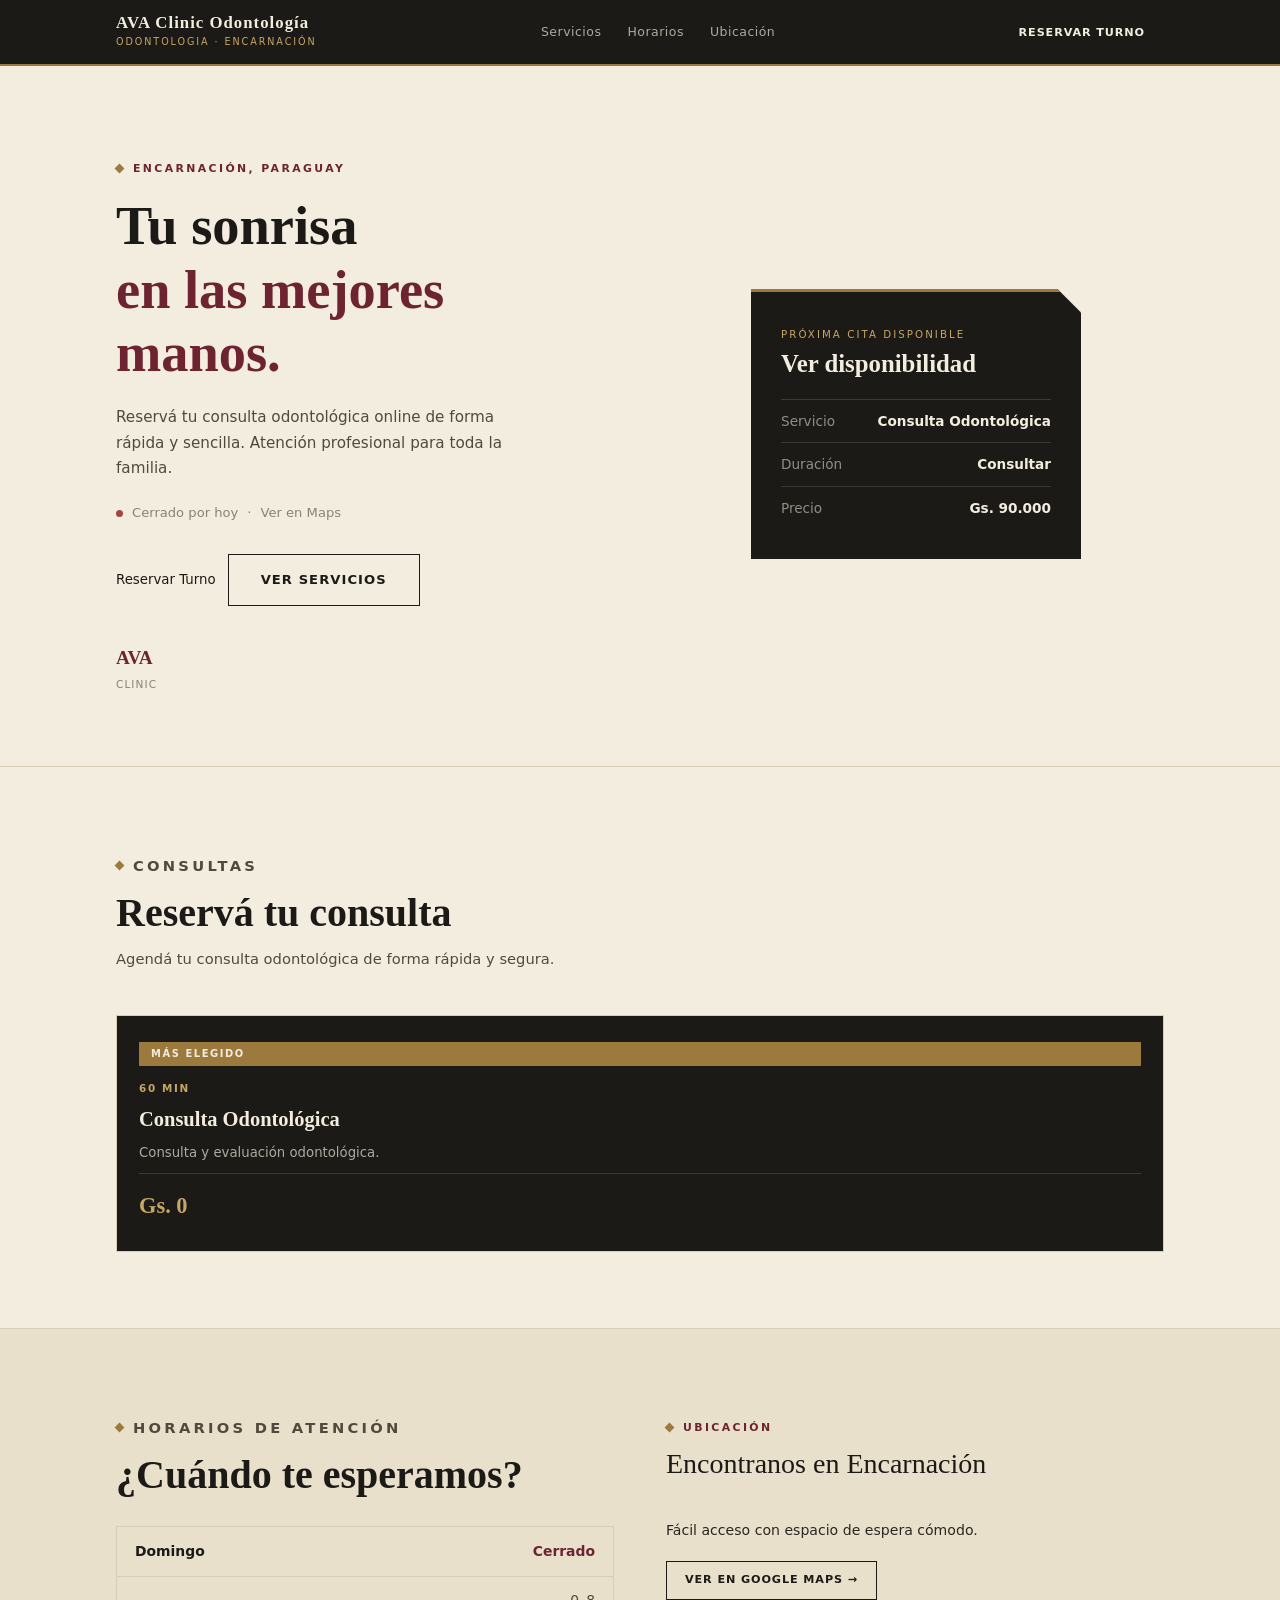
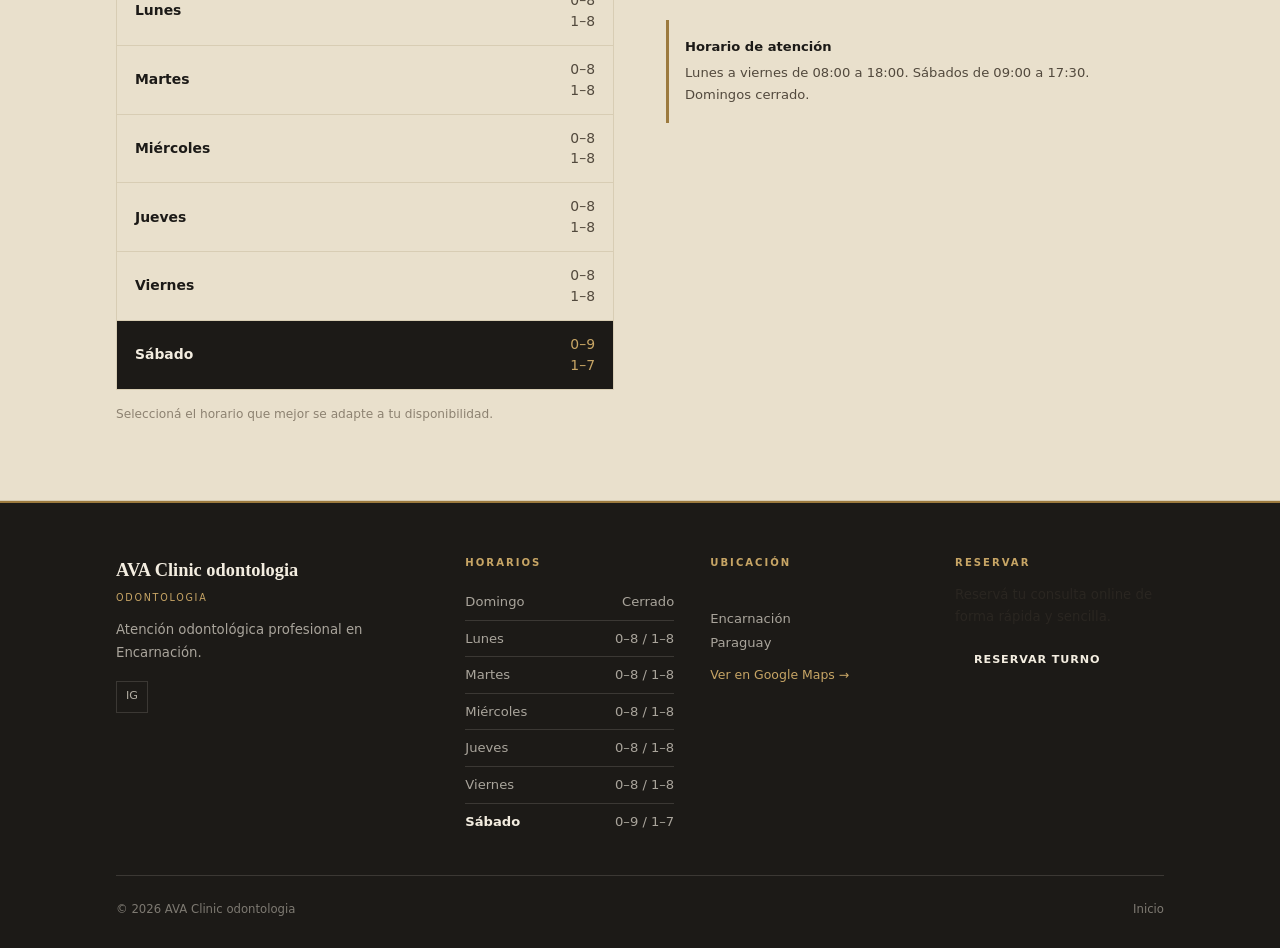
==== commit 9a3d1243: "Update index.html" ====
--- a/public_html/index.html
+++ b/public_html/index.html
@@ -47,14 +47,14 @@
             <span class="status-dot" id="statusDot"></span>
             <span id="statusTxt"></span>
             <span>·</span>
-            <a href="https://www.google.com/maps/place/AVA+Clinic+odontologia/@-27.3709311,-55.8385872,206m/data=!3m2!1e3!4b1!4m6!3m5!1s0x9457c1e997e12c87:0x2641abb64526bf03!8m2!3d-27.3709311!4d-55.8379435!16s%2Fg%2F11tf_9nbnm!5m1!1e4?entry=ttu&g_ep=EgoyMDI2MDcxMi4wIKXMDSoASAFQAw%3D%3D" target="_blank"
+            <a href="https://www.google.com/maps/place/AVA+Clinic+odontologia/@-27.3709311,-55.8385872,206m/data=!3m2!1e3!4b1!4m6!3m5!1s0x9457c1e997e12c87:0x2641abb64526bf03!8m2!3d-27.3709311!4d-55.8379435!16s%2Fg%2F11tf_9nbnm!5m1!1e4?entry=ttu&g_ep=EgoyMDI2MDcxMi4wIKXMDSoASAFQAw%3D%3D" target="_blank">Ver en Maps</a>
           </div>
           <div class="hero-cta">
-            <button class="btn btn-dark btn-lg" onclick="openModal()">Reservar Turno</button>
+            <button onclick="abrirModalTurno()">Reservar Turno</button>
             <a href="#servicios" class="btn btn-outline btn-lg">Ver Servicios</a>
           </div>
           <div class="hero-stats">
-            <div class="h-stat"><strong>Kingdom</strong><span>Barber Shop</span></div>
+            <div class="h-stat"><strong>AVA</strong><span>Clinic</span></div>
           </div>
         </div>
         <div class="hero-visual">
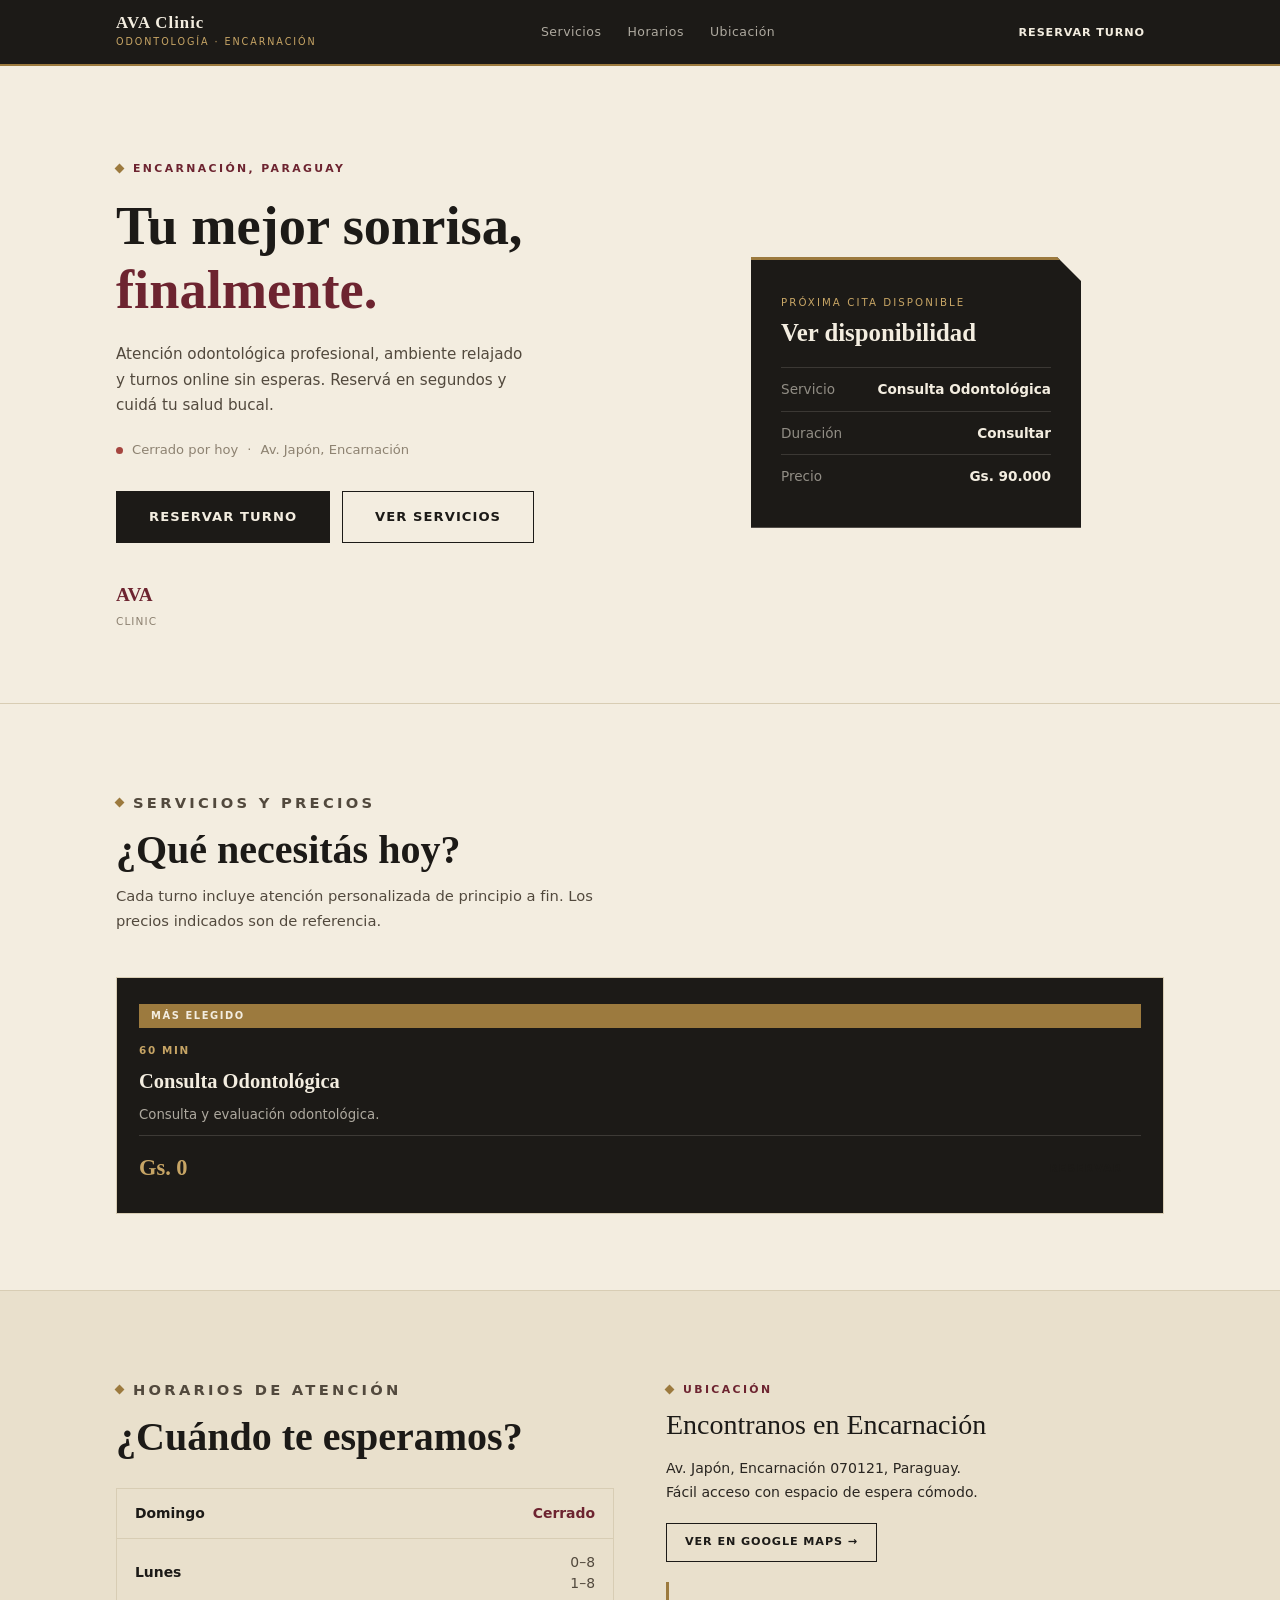
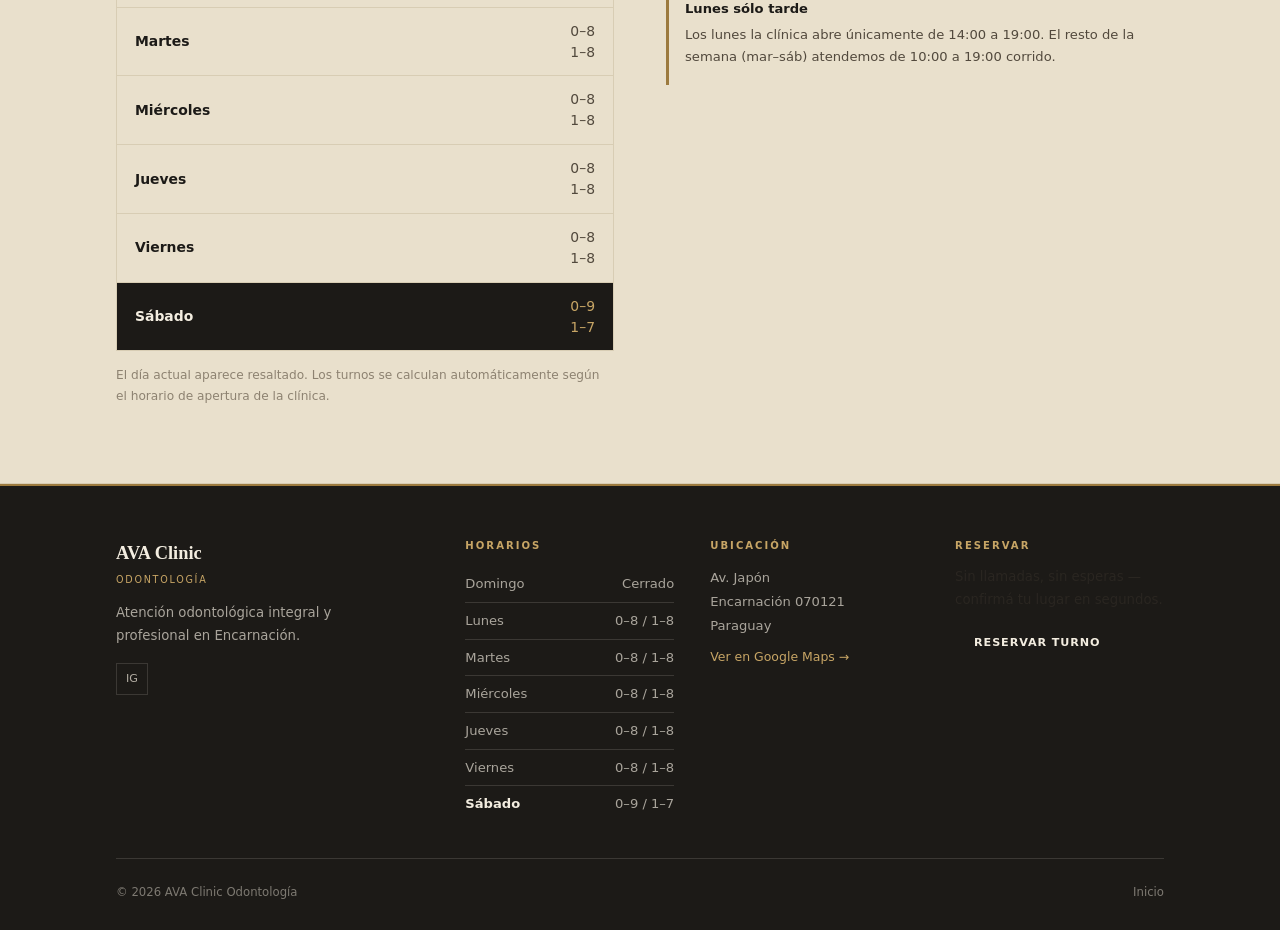
==== commit 4987f31a: "Update index.html" ====
--- a/public_html/index.html
+++ b/public_html/index.html
@@ -4,8 +4,8 @@
   <meta charset="UTF-8">
   <meta name="viewport" content="width=device-width, initial-scale=1, viewport-fit=cover">
   <meta name="theme-color" content="#faf9f6">
-  <meta name="description" content="AVA Clinic Odontología — Reservá tu consulta odontológica online en Encarnación, Paraguay.">
-  <title>AVA Clinic Odontología</title>
+  <meta name="description" content="AVA Clinic Odontología — Reservá tu turno online en Encarnación, Paraguay. Atención profesional para tu salud bucal.">
+  <title>AVA Clinic — Odontología</title>
   <link rel="stylesheet" href="styles.css">
   </head>
   <body>
@@ -14,8 +14,8 @@
   <header class="hdr">
     <div class="wrap hdr-inner">
       <div class="brand">
-        <span class="brand-name">AVA Clinic Odontología</span>
-        <span class="brand-sub">Odontologia · Encarnación</span>
+        <span class="brand-name">AVA Clinic</span>
+        <span class="brand-sub">Odontología · Encarnación</span>
       </div>
       <nav id="nav">
         <a href="#servicios">Servicios</a>
@@ -38,19 +38,17 @@
       <div class="wrap hero-inner">
         <div>
           <p class="hero-eyebrow">Encarnación, Paraguay</p>
-          <h1>Tu sonrisa<br><em>en las mejores manos.</em></h1>
-        <p class="hero-sub">
-Reservá tu consulta odontológica online de forma rápida y sencilla.
-Atención profesional para toda la familia.
-</p>
+          <h1>Tu mejor sonrisa,<br><em>finalmente.</em></h1>
+          <p class="hero-sub">Atención odontológica profesional, ambiente relajado y turnos online sin esperas. Reservá en segundos y cuidá tu salud bucal.</p>
           <div class="status-row">
             <span class="status-dot" id="statusDot"></span>
             <span id="statusTxt"></span>
             <span>·</span>
-            <a href="https://www.google.com/maps/place/AVA+Clinic+odontologia/@-27.3709311,-55.8385872,206m/data=!3m2!1e3!4b1!4m6!3m5!1s0x9457c1e997e12c87:0x2641abb64526bf03!8m2!3d-27.3709311!4d-55.8379435!16s%2Fg%2F11tf_9nbnm!5m1!1e4?entry=ttu&g_ep=EgoyMDI2MDcxMi4wIKXMDSoASAFQAw%3D%3D" target="_blank">Ver en Maps</a>
+            <a href="https://www.google.com/maps/place/AVA+Clinic+odontologia/@-27.3709311,-55.8385872,206m/data=!3m2!1e3!4b1!4m6!3m5!1s0x9457c1e997e12c87:0x2641abb64526bf03!8m2!3d-27.3709311!4d-55.8379435!16s%2Fg%2F11tf_9nbnm" target="_blank"
+  rel="noopener" style="color:var(--ink3)">Av. Japón, Encarnación</a>
           </div>
           <div class="hero-cta">
-            <button onclick="abrirModalTurno()">Reservar Turno</button>
+            <button class="btn btn-dark btn-lg" onclick="openModal()">Reservar Turno</button>
             <a href="#servicios" class="btn btn-outline btn-lg">Ver Servicios</a>
           </div>
           <div class="hero-stats">
@@ -73,9 +71,9 @@
     <section class="sec" id="servicios">
       <div class="wrap">
         <div class="sec-head reveal">
-          <p class="eyebrow">Consultas</p>
-          <h2>Reservá tu consulta</h2>
-<p>Agendá tu consulta odontológica de forma rápida y segura.</p>
+          <p class="eyebrow">Servicios y Precios</p>
+          <h2>¿Qué necesitás hoy?</h2>
+          <p>Cada turno incluye atención personalizada de principio a fin. Los precios indicados son de referencia.</p>
         </div>
         <div class="svc-grid reveal" id="svcGrid"></div>
       </div>
@@ -91,9 +89,8 @@
               <h2>¿Cuándo te esperamos?</h2>
             </div>
             <div class="sch-table" id="schTable"></div>
-            <p class="sch-note">
-Seleccioná el horario que mejor se adapte a tu disponibilidad.
-</p>
+            <p class="sch-note">El día actual aparece resaltado. Los turnos se calculan automáticamente según el horario
+  de apertura de la clínica.</p>
           </div>
           <div class="reveal" style="padding-top:8px" id="ubicacion">
             <p class="eyebrow">Ubicación</p>
@@ -101,17 +98,16 @@
               Encontranos en Encarnación
             </h2>
             <p style="font-size:.88rem;color:var(--ink2);line-height:1.7;margin-bottom:18px">
-              <br>Fácil acceso con espacio de espera cómodo.
+              Av. Japón, Encarnación 070121, Paraguay.<br>Fácil acceso con espacio de espera cómodo.
             </p>
             <a class="btn btn-outline btn-sm"
-  href="https://www.google.com/maps/place/AVA+Clinic+odontologia/@-27.3709311,-55.8385872,206m/data=!3m2!1e3!4b1!4m6!3m5!1s0x9457c1e997e12c87:0x2641abb64526bf03!8m2!3d-27.3709311!4d-55.8379435!16s%2Fg%2F11tf_9nbnm!5m1!1e4?entry=ttu&g_ep=EgoyMDI2MDcxMi4wIKXMDSoASAFQAw%3D%3D" target="_blank" rel="noopener">
+  href="https://www.google.com/maps/place/AVA+Clinic+odontologia/@-27.3709311,-55.8385872,206m/data=!3m2!1e3!4b1!4m6!3m5!1s0x9457c1e997e12c87:0x2641abb64526bf03!8m2!3d-27.3709311!4d-55.8379435!16s%2Fg%2F11tf_9nbnm" target="_blank" rel="noopener">
               Ver en Google Maps →
             </a>
             <div class="info-box">
-              <strong>Horario de atención</strong>
-              Lunes a viernes de 08:00 a 18:00.
-Sábados de 09:00 a 17:30.
-Domingos cerrado.
+              <strong>Lunes sólo tarde</strong>
+              Los lunes la clínica abre únicamente de 14:00 a 19:00. El resto de la semana (mar–sáb) atendemos de 10:00 a
+  19:00 corrido.
             </div>
           </div>
         </div>
@@ -125,11 +121,11 @@
     <div class="wrap">
       <div class="ftr-grid">
         <div>
-          <span class="ftr-brand-name">AVA Clinic odontologia</span>
-          <span class="ftr-brand-sub">Odontologia</span>
-          <p class="ftr-desc">Atención odontológica profesional en Encarnación.</p>
+          <span class="ftr-brand-name">AVA Clinic</span>
+          <span class="ftr-brand-sub">Odontología</span>
+          <p class="ftr-desc">Atención odontológica integral y profesional en Encarnación.</p>
           <div class="social-links">
-            <a href="https://www.instagram.com/odonto_avaclinic/" aria-label="Instagram">IG</a>
+            <a href="#" aria-label="Instagram">IG</a>
           </div>
         </div>
         <div>
@@ -138,18 +134,19 @@
         </div>
         <div>
           <h4>Ubicación</h4>
-          <address class="ftr-address"><br>Encarnación<br>Paraguay</address>
-          <a class="ftr-link" href="https://www.google.com/maps/place/AVA+Clinic+odontologia/@-27.3709311,-55.8385872,206m/data=!3m2!1e3!4b1!4m6!3m5!1s0x9457c1e997e12c87:0x2641abb64526bf03!8m2!3d-27.3709311!4d-55.8379435!16s%2Fg%2F11tf_9nbnm!5m1!1e4?entry=ttu&g_ep=EgoyMDI2MDcxMi4wIKXMDSoASAFQAw%3D%3D"
+          <address class="ftr-address">Av. Japón<br>Encarnación 070121<br>Paraguay</address>
+          <a class="ftr-link" href="https://www.google.com/maps/place/AVA+Clinic+odontologia/@-27.3709311,-55.8385872,206m/data=!3m2!1e3!4b1!4m6!3m5!1s0x9457c1e997e12c87:0x2641abb64526bf03!8m2!3d-27.3709311!4d-55.8379435!16s%2Fg%2F11tf_9nbnm"
   target="_blank" rel="noopener">Ver en Google Maps →</a>
         </div>
         <div>
           <h4>Reservar</h4>
-          <p style="font-size:.83rem;color:var(--ink2);line-height:1.7;margin-bottom:14px">Reservá tu consulta online de forma rápida y sencilla.</p>
+          <p style="font-size:.83rem;color:var(--ink2);line-height:1.7;margin-bottom:14px">Sin llamadas, sin esperas —
+  confirmá tu lugar en segundos.</p>
           <button class="btn btn-dark btn-sm" onclick="openModal()">Reservar Turno</button>
         </div>
       </div>
       <div class="ftr-bottom">
-        <p>© <span id="yr"></span> AVA Clinic odontologia</p>
+        <p>© <span id="yr"></span> AVA Clinic Odontología</p>
         <div class="ftr-bottom-links">
           <a href="#inicio">Inicio</a>
         </div>
@@ -376,12 +373,13 @@
       <div class="sum-row"><span>Servicio</span><strong>${svc.nombre}</strong></div>
       <div class="sum-row"><span>Fecha</span><strong>${dateLabel(ST.fecha)}</strong></div>
       <div class="sum-row"><span>Hora</span><strong>${ST.hora}</strong></div>
-      
+      <div class="sum-row"><span>Total estimado</span><strong>${fmtGs(svc.precio)}</strong></div>
+    </div>
     <div class="field"><label>Nombre completo *</label><input id="fNombre" type="text" placeholder="Tu nombre" autocomplete="name"></div>
     <div class="field-row">
       <div class="field"><label>Teléfono *</label><input id="fTel" type="tel" placeholder="0981 ..." autocomplete="tel"></div>
     </div>
-    <div class="field"><label>Motivo de la consulta (opcional)</label><textarea id="fNota" placeholder="Ej: degradado suave, no usar máquina al tope…"></textarea></div>`;
+    <div class="field"><label>Nota para el odontólogo (opcional)</label><textarea id="fNota" placeholder="Ej: Primera consulta, dolor de muela, limpieza..."></textarea></div>`;
   document.getElementById('fNombre').addEventListener('input', updateButtons);
   document.getElementById('fTel').addEventListener('input', updateButtons);
 }
@@ -477,22 +475,23 @@
     document.getElementById('stepper').style.display  = 'none';
     document.getElementById('modalFtr').style.display = 'none';
     const primer  = nombre.split(' ')[0];
-    const noNum   = 'B-' + String(100 + getTurnos().length).padStart(3,'0');
-    const waMsg   = encodeURIComponent(`Hola AVA Clinic Odontología, reservé un turno online:\n📋 *${svc.nombre}*\n📅
+    const noNum   = 'A-' + String(100 + getTurnos().length).padStart(3,'0');
+    const waMsg   = encodeURIComponent(`Hola AVA Clinic, reservé un turno online:\n📋 *${svc.nombre}*\n📅
   ${dateLabel(turno.fecha)} a las ${turno.hora}\n👤 ${nombre}\n📞 ${turno.tel}${turno.nota ? '\n📝 '+turno.nota : ''}`);
     const waUrl   = `https://wa.me/${CFG.negocio.whatsapp}?text=${waMsg}`;
     document.getElementById('modalBody').innerHTML = `
       <div class="confirm">
         <div class="confirm-icon">✓</div>
         <h3>¡Listo, ${primer}!</h3>
-        <p>Tu turno quedó registrado. Te esperamos en el consultorio.</p>
+        <p>Tu turno quedó registrado. Te esperamos en la clínica.</p>
         <div class="bk-ticket">
           <p class="bk-no">Reserva ${noNum}</p>
           <p class="bk-svc">${svc.nombre}</p>
           <div class="bk-row"><span>Fecha</span><strong>${dateLabel(turno.fecha)}</strong></div>
           <div class="bk-row"><span>Hora</span><strong>${turno.hora}</strong></div>
           <div class="bk-row"><span>Duración</span><strong>${svc.dur} min</strong></div>
-
+          <div class="bk-row"><span>Total estimado</span><strong>${fmtGs(svc.precio)}</strong></div>
+        </div>
         <a class="wa-btn" href="${waUrl}" target="_blank" rel="noopener">
           <svg width="17" height="17" viewBox="0 0 24 24" fill="currentColor"><path d="M17.472
   14.382c-.297-.149-1.758-.867-2.03-.967-.273-.099-.471-.148-.67.15-.197.297-.767.966-.94
